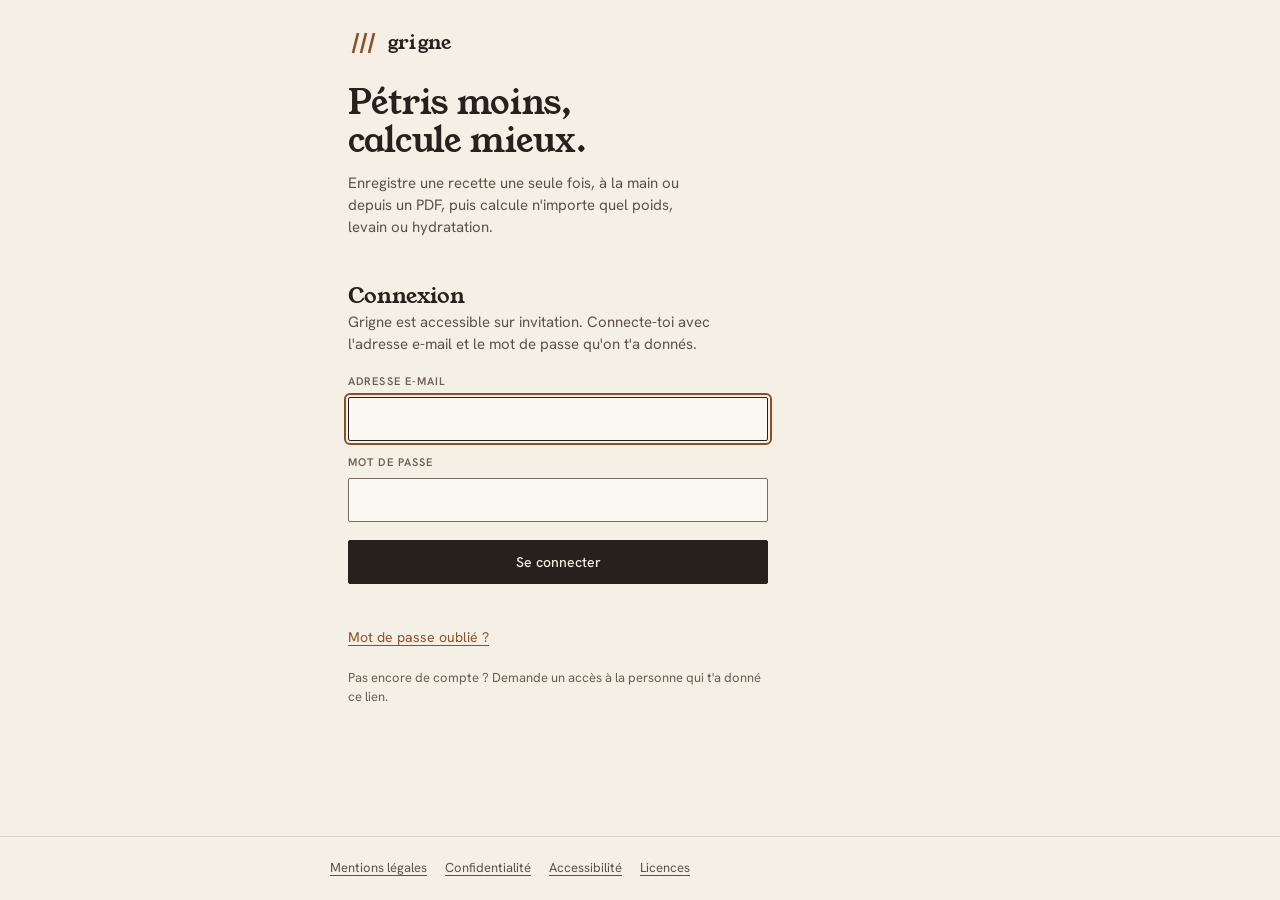
==== index.html @ 52b6719e "Add files via upload" ====
<!DOCTYPE html>
<html lang="fr">
<head>
<meta charset="UTF-8">
<meta name="viewport" content="width=device-width, initial-scale=1">
<meta http-equiv="Content-Security-Policy" content="default-src 'none'; script-src 'self'; style-src 'self'; font-src 'self'; img-src 'self'; connect-src 'self' https://identitytoolkit.googleapis.com https://securetoken.googleapis.com https://firestore.googleapis.com; worker-src 'self'; manifest-src 'self'; base-uri 'none'; form-action 'none'">
<meta name="referrer" content="strict-origin">
<meta name="description" content="Grigne : calculateur de boulangerie et de pâtisserie. Convertis une recette en n'importe quel poids, calcule levain, hydratation, température de base et produit en croix.">
<meta name="theme-color" content="#F5F0E6">
<meta name="apple-mobile-web-app-capable" content="yes">
<meta name="mobile-web-app-capable" content="yes">
<meta name="apple-mobile-web-app-title" content="Grigne">
<link rel="manifest" href="manifest.webmanifest">
<link rel="icon" href="favicon.svg" type="image/svg+xml">
<link rel="icon" href="favicon-32.png" sizes="32x32" type="image/png">
<link rel="apple-touch-icon" href="apple-touch-icon.png">
<title>Grigne — Pétris moins, calcule mieux</title>
<link rel="stylesheet" href="fonts.css">
<link rel="stylesheet" href="base.css">
<link rel="stylesheet" href="app.css">
<script type="module" src="app.js"></script>
</head>
<body>
<a class="skip-link" href="#main">Aller au contenu</a>

<div class="page">
  <header class="site-header">
    <div class="brand">
      <svg width="30" height="24" viewBox="0 0 30 24" aria-hidden="true" focusable="false"><path d="M5 22 L10 2 M13 22 L18 2 M21 22 L26 2" stroke="#8F4F26" stroke-width="2.6" fill="none"/></svg>
      <span>grigne</span>
    </div>
    <h1>Pétris moins, calcule mieux.</h1>
    <p class="sub">Enregistre une recette une seule fois, à la main ou depuis un PDF, puis calcule n'importe quel poids, levain ou hydratation.</p>
    <div class="header-links" id="headerLinks" hidden>
      <button type="button" class="link-btn" id="openGuide">Guide d'utilisation</button>
      <button type="button" class="link-btn" id="openData">Mes données</button>
    </div>
    <div class="account-bar" id="accountBar" hidden>
      <span class="account-email" id="accountEmail"></span>
      <span class="sync-status" id="syncStatus" role="status" aria-live="polite"></span>
      <button type="button" class="link-btn" id="signOutBtn">Se déconnecter</button>
    </div>
  </header>

  <main id="main" tabindex="-1">
    <section class="auth-screen" id="screenLoading" aria-live="polite"><p>Chargement…</p></section>

    <section class="auth-screen" id="screenLogin" aria-labelledby="loginTitle" hidden>
      <h2 id="loginTitle">Connexion</h2>
      <p class="intro">Grigne est accessible sur invitation. Connecte-toi avec l'adresse e-mail et le mot de passe qu'on t'a donnés.</p>
      <form id="loginForm" novalidate>
        <label class="field-label" for="loginEmail">Adresse e-mail</label>
        <input id="loginEmail" type="email" inputmode="email" autocomplete="username" autocapitalize="none" spellcheck="false" required>
        <label class="field-label field-label--gap" for="loginPassword">Mot de passe</label>
        <input id="loginPassword" type="password" autocomplete="current-password" required>
        <button type="submit" class="btn-dark btn-dark--wide btn-dark--gap" id="loginSubmit">Se connecter</button>
      </form>
      <p class="auth-msg" id="loginMsg" role="alert"></p>
      <button type="button" class="link-btn" id="forgotBtn">Mot de passe oublié ?</button>
      <p class="auth-note">Pas encore de compte ? Demande un accès à la personne qui t'a donné ce lien.</p>
    </section>

    <section class="auth-screen" id="screenFatal" aria-labelledby="fatalTitle" hidden>
      <h2 id="fatalTitle">Service indisponible</h2>
      <p class="intro">Impossible de charger le service de connexion. Vérifie ta connexion internet, puis réessaie.</p>
      <button type="button" class="btn-dark" id="retryLoad">Réessayer</button>
    </section>

    <div id="appArea" hidden>
    <div class="tabs" role="tablist" aria-label="Outils">
      <button type="button" role="tab" id="tab-library" class="active" data-tab="library" aria-controls="panel-library" aria-selected="true">Bibliothèque</button>
      <button type="button" role="tab" id="tab-calculator" data-tab="calculator" aria-controls="panel-calculator" aria-selected="false" tabindex="-1">Calculateur</button>
      <button type="button" role="tab" id="tab-tb" data-tab="tb" aria-controls="panel-tb" aria-selected="false" tabindex="-1">Température de base</button>
      <button type="button" role="tab" id="tab-levain" data-tab="levain" aria-controls="panel-levain" aria-selected="false" tabindex="-1">Levain</button>
      <button type="button" role="tab" id="tab-hydra" data-tab="hydra" aria-controls="panel-hydra" aria-selected="false" tabindex="-1">Hydratation</button>
      <button type="button" role="tab" id="tab-croix" data-tab="croix" aria-controls="panel-croix" aria-selected="false" tabindex="-1">Produit en croix</button>
    </div>

    <section class="tabpanel" role="tabpanel" id="panel-library" aria-labelledby="tab-library" tabindex="-1"><h2 class="sr-only">Bibliothèque</h2><div id="rc-library-view"></div></section>
    <section class="tabpanel" role="tabpanel" id="panel-calculator" aria-labelledby="tab-calculator" tabindex="-1" hidden><h2 class="sr-only">Calculateur</h2><div id="rc-calculator-view"></div></section>
    <section class="tabpanel" role="tabpanel" id="panel-tb" aria-labelledby="tab-tb" tabindex="-1" hidden><h2 class="sr-only">Température de base</h2><div id="rc-tb-view"></div></section>
    <section class="tabpanel" role="tabpanel" id="panel-levain" aria-labelledby="tab-levain" tabindex="-1" hidden><h2 class="sr-only">Levain</h2><div id="rc-levain-view"></div></section>
    <section class="tabpanel" role="tabpanel" id="panel-hydra" aria-labelledby="tab-hydra" tabindex="-1" hidden><h2 class="sr-only">Hydratation</h2><div id="rc-hydra-view"></div></section>
    <section class="tabpanel" role="tabpanel" id="panel-croix" aria-labelledby="tab-croix" tabindex="-1" hidden><h2 class="sr-only">Produit en croix</h2><div id="rc-croix-view"></div></section>

    <p class="save-warn" id="rc-save-warn" role="alert" hidden>La sauvegarde a échoué — tes changements ne persisteront peut-être pas.</p>
    </div>
  </main>
</div>

<footer class="site-footer">
  <nav aria-label="Informations légales">
    <a href="mentions-legales.html">Mentions légales</a>
    <a href="confidentialite.html">Confidentialité</a>
    <a href="accessibilite.html">Accessibilité</a>
    <a href="licences.html">Licences</a>
  </nav>
</footer>

<dialog class="sheet-dialog" id="guideDialog" aria-labelledby="guideTitle">
  <div class="sheet-head"><h2 id="guideTitle">Guide d'utilisation</h2><button type="button" class="sheet-close" data-close aria-label="Fermer le guide">×</button></div>
  <div class="sheet-body" tabindex="0">
    <h3>Bibliothèque</h3>
    <p>Enregistre une recette, à la main ou en important un PDF avec texte sélectionnable. Touche une recette pour voir ses ingrédients, avec la colonne « Base 1 kg farine » : la recette ramenée à 1 kg de farine. Tu peux aussi noter la température de base (TB) de la recette : elle s'affiche dans la liste.</p>
    <h3>Calculateur</h3>
    <p>Choisis une recette puis un mode : Poids total (le poids de pâte voulu), Pièces × poids (par exemple 15 bâtards × 350 g) ou Poids de farine (la farine à utiliser, le reste se recalcule). Le coefficient est calculé sur la farine : les ingrédients contenant « farine » sont additionnés. Sans farine dans la recette, il se base sur le poids total. « Enregistrer ce calcul » le garde dans l'historique : touche une ligne pour voir le détail, l'icône corbeille pour la supprimer.</p>
    <h3>Température de base</h3>
    <p>Saisis la température de base, celle du labo et celle de la farine : la température de l'eau à utiliser s'affiche (base − labo − farine).</p>
    <h3>Levain</h3>
    <p>Rafraîchi avec un ratio levain / eau / farine : 1/1/1, 1/2/2, 1/3/3, 1/5/5, 1/10/10 ou personnalisé. « J'ai du levain » : donne ton poids de levain, l'eau et la farine à ajouter sont calculées. « Je veux un poids total » : donne le total voulu, tu obtiens levain, eau et farine.</p>
    <h3>Hydratation</h3>
    <p>Saisis la farine et l'eau utilisées, en kg ou en g : tu obtiens le total et le taux d'hydratation (eau ÷ farine).</p>
    <h3>Produit en croix</h3>
    <p>Universel : si A correspond à B, alors C correspond à ? Résultat = B × C ÷ A.</p>
    <h3>Mon compte et mes données</h3>
    <p>Tes recettes sont rattachées à ton compte : tu les retrouves en te connectant sur un autre appareil. Le message à côté de ton adresse e-mail indique si tout est synchronisé. Tu peux aussi télécharger une sauvegarde, la restaurer, ou tout effacer.</p>
    <div class="note">Ton compte fonctionne sur 3 appareils à la fois : en te connectant sur un quatrième, le plus ancien est déconnecté. Sans internet, tu peux continuer à travailler : tes changements sont envoyés au retour du réseau. Sur iPhone : Safari, Partager, puis « Sur l'écran d'accueil » pour l'avoir comme une appli.</div>
  </div>
</dialog>

<dialog class="sheet-dialog" id="dataDialog" aria-labelledby="dataTitle">
  <div class="sheet-head"><h2 id="dataTitle">Mes données</h2><button type="button" class="sheet-close" data-close aria-label="Fermer">×</button></div>
  <div class="sheet-body" tabindex="0">
    <p>Tes recettes et ton historique sont enregistrés sur cet appareil et dans ton compte (serveurs Google en Europe), pour les retrouver partout où tu te connectes.</p>
    <div class="data-actions">
      <button type="button" class="btn-dark btn-dark--wide" id="exportData">Télécharger une sauvegarde</button>
      <button type="button" class="btn-dark btn-dark--wide" id="importData">Restaurer une sauvegarde</button>
      <button type="button" class="btn-danger" id="wipeData">Tout effacer</button>
    </div>
    <input type="file" id="importFile" accept="application/json,.json" hidden aria-label="Choisir un fichier de sauvegarde">
    <p class="data-status" id="dataStatus" role="status" aria-live="polite"></p>
  </div>
</dialog>
</body>
</html>
---- fonts.css ----
/* Polices hébergées avec le site (licence SIL OFL 1.1, voir LICENSE-*.txt).
   Aucune requête vers un service tiers. */
@font-face {
  font-family: 'Young Serif';
  font-style: normal;
  font-weight: 400;
  font-display: swap;
  src: url('young-serif-latin-400-normal.woff2') format('woff2');
}
@font-face {
  font-family: 'Hanken Grotesk';
  font-style: normal;
  font-weight: 400;
  font-display: swap;
  src: url('hanken-grotesk-latin-400-normal.woff2') format('woff2');
}
@font-face {
  font-family: 'Hanken Grotesk';
  font-style: normal;
  font-weight: 500;
  font-display: swap;
  src: url('hanken-grotesk-latin-500-normal.woff2') format('woff2');
}
@font-face {
  font-family: 'Hanken Grotesk';
  font-style: normal;
  font-weight: 600;
  font-display: swap;
  src: url('hanken-grotesk-latin-600-normal.woff2') format('woff2');
}
---- base.css ----
/* Grigne — base commune (application et pages légales).
   Palette « farine / charbon / croûte » : une seule couleur d'accent, aucun dégradé, aucune ombre. */
:root {
  --cream: #F5F0E6;
  --paper: #FBF8F1;
  --ink: #26211C;
  --muted: #5C5348;
  --muted2: #685E51;
  --faint: #766C5F;
  --accent: #8F4F26;
  --err: #A3301A;
  --ok: #46602C;
  --line: #D9D0BE;
  --line2: #E4DCCB;
  --row-alt: #F0EADD;
  --total-bg: #E9E1D0;
  --serif: 'Young Serif', Georgia, 'Times New Roman', serif;
  --sans: 'Hanken Grotesk', system-ui, -apple-system, 'Segoe UI', sans-serif;
}

*, *::before, *::after { box-sizing: border-box; }
[hidden] { display: none !important; }

html { -webkit-text-size-adjust: 100%; background: var(--cream); }
body {
  margin: 0; background: var(--cream); color: var(--ink);
  font-family: var(--sans); font-variant-numeric: tabular-nums; line-height: 1.45;
  min-height: 100vh; display: flex; flex-direction: column;
}

.page { flex: 1; width: 100%; max-width: 620px; margin: 0 auto; padding: 28px 18px 40px; }

.sr-only {
  position: absolute; width: 1px; height: 1px; padding: 0; margin: -1px;
  overflow: hidden; clip: rect(0, 0, 0, 0); white-space: nowrap; border: 0;
}
.skip-link {
  position: absolute; left: 12px; top: -60px; z-index: 100; background: var(--ink); color: var(--cream);
  padding: 10px 14px; border-radius: 2px; font-size: 14px; text-decoration: none;
}
.skip-link:focus { top: 12px; }

a { color: var(--accent); text-underline-offset: 3px; }
a:focus-visible, button:focus-visible, input:focus-visible, select:focus-visible, textarea:focus-visible,
[role=button]:focus-visible, summary:focus-visible {
  outline: 2px solid var(--accent); outline-offset: 2px;
}

.brand { display: flex; align-items: center; gap: 10px; margin-bottom: 26px; }
.brand svg { display: block; flex-shrink: 0; }
.brand span { font-family: var(--serif); font-size: 20px; letter-spacing: 0.01em; }
.brand a { display: flex; align-items: center; gap: 10px; color: inherit; text-decoration: none; }

.site-footer { border-top: 1px solid var(--line); padding: 18px; font-size: 13px; color: var(--muted2); }
.site-footer nav { max-width: 620px; margin: 0 auto; display: flex; flex-wrap: wrap; gap: 6px 18px; }
.site-footer a { color: var(--muted); display: inline-block; padding: 4px 0; }
.site-footer a:hover { color: var(--ink); }
---- app.css ----
/* Grigne — composants de l'application. */

/* en-tête */
.site-header { margin-bottom: 34px; }
h1 { font-family: var(--serif); font-weight: 400; font-size: 34px; line-height: 1.12; letter-spacing: -0.01em; margin: 0; max-width: 14ch; }
.sub, .intro { font-size: 15px; color: var(--muted); margin: 14px 0 0; max-width: 44ch; }
.intro { margin: 0 0 18px; max-width: none; }
.header-links { display: flex; flex-wrap: wrap; gap: 4px 20px; margin-top: 14px; }
.link-btn { background: none; border: none; padding: 6px 0; font: inherit; font-size: 14px; color: var(--accent); cursor: pointer; text-decoration: underline; text-underline-offset: 3px; text-decoration-thickness: 1px; }

/* onglets : table des matières, un filet par onglet, l'actif en couleur croûte */
.tabs { display: grid; grid-template-columns: repeat(3, 1fr); gap: 6px 18px; margin-bottom: 30px; }
.tabs [role=tab] { display: flex; align-items: flex-start; min-height: 44px; background: none; border: none; border-top: 2px solid var(--line); padding: 9px 0 6px; font: inherit; font-size: 14px; line-height: 1.25; text-align: left; color: var(--muted2); cursor: pointer; }
.tabs [role=tab]:hover { color: var(--ink); border-top-color: var(--faint); }
.tabs [role=tab].active, .tabs [role=tab][aria-selected=true] { color: var(--ink); font-weight: 600; border-top-color: var(--accent); }
.tabpanel:focus { outline: none; }

/* boutons */
.btn-dark { background: var(--ink); color: var(--cream); border: 1px solid var(--ink); border-radius: 2px; padding: 11px 18px; min-height: 44px; font: inherit; font-size: 14px; font-weight: 500; cursor: pointer; display: inline-flex; align-items: center; justify-content: center; gap: 8px; }
.btn-dark:hover { background: #3a332c; }
.btn-dark--wide { width: 100%; }
.btn-link { background: none; border: none; color: var(--accent); font: inherit; font-size: 14px; font-weight: 500; cursor: pointer; display: inline-flex; align-items: center; gap: 6px; padding: 6px 0; min-height: 32px; }
.btn-link:hover { text-decoration: underline; text-underline-offset: 3px; }
.btn-link--top { margin-top: 14px; }
.btn-link--gap { margin-bottom: 8px; }
.btn-link--gap-lg { margin-bottom: 12px; }
.btn-ghost { background: none; border: none; color: var(--muted2); font: inherit; font-size: 14px; cursor: pointer; padding: 10px 8px; min-height: 44px; }
.btn-ghost:hover { color: var(--ink); }
.btn-danger { background: none; border: 1px solid var(--err); color: var(--err); border-radius: 2px; padding: 11px 18px; min-height: 44px; font: inherit; font-size: 14px; font-weight: 500; cursor: pointer; width: 100%; }
.btn-danger:hover { background: #F1E1D5; }
.icon-btn { background: none; border: none; cursor: pointer; color: var(--muted2); padding: 9px; min-width: 36px; min-height: 36px; display: inline-flex; align-items: center; justify-content: center; font: inherit; font-size: 18px; line-height: 1; }
.icon-btn:hover { color: var(--ink); }
.icon-btn.rm:hover, .icon-btn.del-btn:hover { color: var(--err); }

/* champs (16 px : évite le zoom automatique sur iPhone) */
input[type=text], input[type=number], input[type=email], input[type=password], select, textarea { font: inherit; font-size: 16px; color: var(--ink); background: var(--paper); border: 1px solid var(--faint); border-radius: 2px; padding: 9px 11px; min-height: 44px; }
input[type=text]:focus, input[type=number]:focus, input[type=email]:focus, input[type=password]:focus, select:focus, textarea:focus { border-color: var(--ink); }
input::placeholder, textarea::placeholder { color: var(--faint); opacity: 1; }
input[type=text], input[type=number], input[type=email], input[type=password], select { min-width: 0; max-width: 100%; }
.auth-screen input { width: 100%; }
textarea { width: 100%; resize: vertical; min-height: 0; }
.save-calc-row { display: flex; gap: 8px; margin-top: 16px; }
.save-calc-row input { flex: 1; }
.save-calc-row .btn-dark { flex-shrink: 0; }
.field-label, .section-title { display: block; font-size: 11px; font-weight: 600; letter-spacing: 0.1em; text-transform: uppercase; color: var(--muted2); margin: 0 0 7px; }
.section-title { margin-bottom: 10px; }

/* bibliothèque */
.empty { border: 1px solid var(--line); border-radius: 2px; padding: 44px 22px; text-align: center; }
.empty p { font-size: 15px; color: var(--muted); margin: 0 0 18px; }
.recipe-row { border-bottom: 1px solid var(--line); padding: 14px 0; }
.recipe-row--stack { display: flex; flex-direction: column; align-items: stretch; cursor: pointer; }
.recipe-head { display: flex; justify-content: space-between; align-items: flex-start; gap: 8px; }
.recipe-info { min-width: 0; }
.recipe-row h3, .recipe-row h4 { margin: 0; font-weight: 400; }
.recipe-row h3 { font-family: var(--serif); font-size: 18px; }
.row-toggle { background: none; border: none; padding: 4px 0; min-height: 32px; margin: 0; font: inherit; color: inherit; text-align: left; cursor: pointer; }
.row-toggle--small { font-family: var(--serif); font-size: 14.5px; }
.recipe-row .meta { font-size: 13px; color: var(--muted2); margin-top: 3px; }
.row-actions { display: flex; gap: 0; flex-shrink: 0; margin: -6px -6px 0 0; }
.card { border: 1px solid var(--ink); border-radius: 2px; padding: 20px; background: transparent; }
.card--spaced { margin-bottom: 14px; }
.name-input { width: 100%; font-family: var(--serif); font-size: 20px; font-weight: 400; background: transparent !important; border: none !important; border-bottom: 1px solid var(--faint) !important; border-radius: 0 !important; padding: 0 0 10px !important; margin-bottom: 16px; min-height: 0 !important; }
.name-input:focus { border-bottom-color: var(--ink) !important; }
.name-input[aria-invalid=true] { border-bottom-color: var(--err) !important; }
.dropzone { position: relative; display: block; border: 1px dashed var(--faint); border-radius: 2px; padding: 20px; text-align: center; margin-bottom: 14px; cursor: pointer; }
.dropzone:focus-within { outline: 2px solid var(--accent); outline-offset: 2px; }
.dz-input { position: absolute; inset: 0; width: 100%; height: 100%; opacity: 0; cursor: pointer; font-size: 0; }
.dz-input:focus-visible { outline: none; }
.dropzone.drag { border-color: var(--accent); background: var(--row-alt); }
.dropzone .dz-title { display: block; margin: 0; font-size: 14px; color: var(--muted); }
.dropzone .hint { display: block; font-size: 12px; color: var(--muted2); margin-top: 5px; }
.dropzone-status { font-size: 13px; margin-bottom: 14px; padding: 9px 12px; border-radius: 2px; border-left: 3px solid; }
.dropzone-status.ok { background: #E8EBD8; color: var(--ok); border-color: var(--ok); }
.dropzone-status.warn { background: #F1E1D5; color: var(--err); border-color: var(--err); }
.paste-actions { display: flex; gap: 12px; margin: 8px 0 14px; }
.ing-row { display: flex; gap: 8px; align-items: center; margin-bottom: 8px; }
.ing-row input[type=text] { flex: 1; min-width: 0; }
.ing-row input[type=number] { width: 84px; }
.ing-row select { padding: 9px 6px; }
.tb-row { display: flex; align-items: center; flex-wrap: wrap; gap: 8px 12px; margin: 4px 0 18px; }
.tb-row label { font-size: 14px; color: var(--muted); }
.tb-row .tb-input { width: 88px; }
.tb-hint { font-size: 13px; color: var(--muted2); }
.card-actions { display: flex; align-items: center; gap: 14px; padding-top: 16px; margin-top: 8px; border-top: 1px solid var(--line); }
.save-error { color: var(--err); font-size: 13px; margin: 8px 0 0; }

/* lignes de détail (recettes, historique) */
.ing-display, .calc-detail { margin-top: 10px; }
.line { display: flex; justify-content: space-between; gap: 12px; padding: 5px 0; border-top: 1px solid var(--line2); font-size: 13px; }
.line--head { border-top: none; padding: 0 0 6px; font-size: 11px; text-transform: uppercase; letter-spacing: 0.4px; color: var(--muted2); }
.line--total { border-top: none; padding: 8px 0 0; font-weight: 700; }
.cols { display: flex; gap: 18px; }
.col { width: 64px; text-align: right; }
.col--strong, .strong { font-weight: 600; }
.notes-display { font-size: 13px; color: var(--muted); white-space: pre-line; background: var(--row-alt); border-radius: 2px; padding: 10px 12px; margin-top: 10px; }
.notes-display--calc { margin: -4px 0 18px; }

/* calculateurs */
.recipe-select { width: 100%; margin-bottom: 20px; }
.recipe-select--tight { margin-bottom: 14px; }
.mode-row { display: flex; flex-wrap: wrap; gap: 8px 22px; margin-bottom: 20px; }
.mode-row label { display: flex; align-items: center; gap: 8px; font-size: 14px; cursor: pointer; min-height: 32px; }
.mode-row input { accent-color: var(--accent); width: 18px; height: 18px; margin: 0; }
.mode-row label.disabled { opacity: 0.6; cursor: not-allowed; }
.qty-row { display: flex; gap: 8px; margin-bottom: 20px; align-items: center; }
.qty-row input { flex: 1; min-width: 0; }
.qty-row--spaced { margin-bottom: 16px; }
.qty-row--spaced-lg { margin-bottom: 24px; }
.qty-row--spaced-sm { margin-bottom: 8px; }
.pieces-wrap { margin-bottom: 14px; }
.grow-13 { flex: 1.3 !important; }
.grow-06 { flex: 0.6 !important; }
.grow-08 { flex: 0.8 !important; }
.times { color: var(--muted2); font-size: 14px; }
.times--label { min-width: 104px; }
.cross-arrow { font-size: 13px; color: var(--muted2); margin: 0 0 10px; }
.ref-line { display: flex; align-items: center; gap: 8px; font-size: 13px; color: var(--muted2); margin-bottom: 12px; }
.ref-line--tight { margin-top: -6px; }
.ref-line--bottom { margin-bottom: 8px; }
.result-table { border: 1px solid var(--ink); border-radius: 2px; overflow: hidden; }
.result-row { display: flex; justify-content: space-between; gap: 16px; padding: 11px 14px; font-size: 15px; border-top: 1px solid var(--line2); }
.result-row:first-child { border-top: none; }
.result-row.alt { background: var(--row-alt); }
.result-row .amt { font-weight: 600; text-align: right; white-space: nowrap; }
.result-total { display: flex; justify-content: space-between; gap: 16px; padding: 12px 14px; font-size: 14px; border-top: 1px solid var(--ink); background: var(--total-bg); }
.result-table > .result-total:first-child { border-top: none; }
.result-total .amt { font-family: var(--serif); font-size: 17px; text-align: right; white-space: nowrap; }
.history-wrap { margin-top: 32px; }
.save-warn { margin-top: 24px; font-size: 13px; color: var(--err); }

/* boîtes de dialogue */
dialog.sheet-dialog { padding: 0; border: none; border-top: 3px solid var(--accent); background: var(--cream); color: var(--ink); width: 100%; max-width: 580px; max-height: 88vh; margin: auto auto 0; font-family: var(--sans); }
dialog.sheet-dialog[open] { display: flex; flex-direction: column; }
dialog.sheet-dialog::backdrop { background: rgba(38, 33, 28, 0.55); }
.sheet-head { display: flex; align-items: center; justify-content: space-between; padding: 14px 12px 12px 20px; border-bottom: 1px solid var(--line); flex-shrink: 0; }
.sheet-head h2 { font-family: var(--serif); font-weight: 400; font-size: 22px; margin: 0; }
.sheet-close { background: none; border: none; color: var(--muted2); font-size: 28px; line-height: 1; cursor: pointer; padding: 4px 12px; min-width: 44px; min-height: 44px; }
.sheet-body { overflow-y: auto; padding: 18px 20px 36px; font-size: 15px; line-height: 1.55; }
.sheet-body h3 { font-size: 11px; font-weight: 600; letter-spacing: 0.1em; text-transform: uppercase; color: var(--accent); margin: 22px 0 6px; }
.sheet-body h3:first-child { margin-top: 0; }
.sheet-body p { margin: 0; }
.sheet-body .note { margin-top: 26px; padding: 12px 14px; background: var(--total-bg); border-left: 3px solid var(--accent); font-size: 14px; color: var(--muted); }
.data-actions { display: grid; gap: 10px; margin-top: 16px; }
.data-status { min-height: 1.5em; margin-top: 14px; font-size: 14px; color: var(--ok); }

@media (prefers-reduced-motion: reduce) {
  * { scroll-behavior: auto !important; transition: none !important; animation: none !important; }
}

/* compte et connexion */
.account-bar { display: flex; flex-wrap: wrap; align-items: center; gap: 2px 16px; margin-top: 14px; font-size: 14px; color: var(--muted); }
.account-email { overflow-wrap: anywhere; }
.sync-status { color: var(--muted2); }
.sync-status[data-state="error"], .sync-status[data-state="toolarge"] { color: var(--err); }
.auth-screen { max-width: 420px; padding-top: 8px; }
.auth-screen h2 { font-family: var(--serif); font-weight: 400; font-size: 22px; margin: 0; }
.auth-screen form { margin-top: 18px; }
.field-label--gap { margin-top: 14px; }
.btn-dark--gap { margin-top: 18px; }
.auth-msg { min-height: 1.5em; margin: 12px 0 4px; font-size: 14px; color: var(--err); }
.auth-msg[data-kind="ok"] { color: var(--ok); }
.auth-note { margin: 16px 0 0; font-size: 13px; color: var(--muted2); }
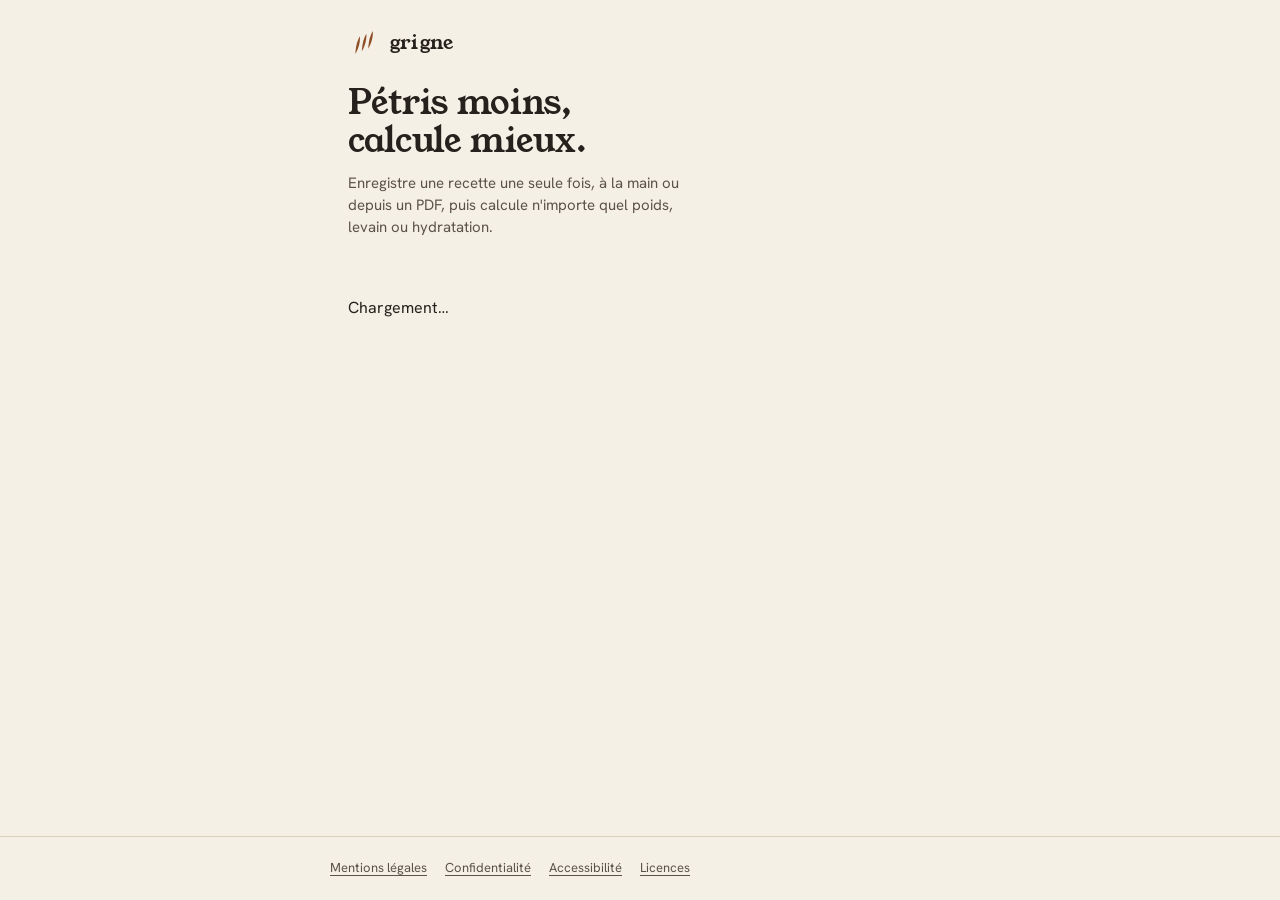
==== commit cc466e48: "Nouveau logo : les trois grignes dans l'en-tête, le favicon et les icônes Co-Authored-By: Claude Opu" ====
--- a/index.html
+++ b/index.html
@@ -26,7 +26,7 @@
 <div class="page">
   <header class="site-header">
     <div class="brand">
-      <svg width="30" height="24" viewBox="0 0 30 24" aria-hidden="true" focusable="false"><path d="M5 22 L10 2 M13 22 L18 2 M21 22 L26 2" stroke="#8F4F26" stroke-width="2.6" fill="none"/></svg>
+      <svg width="32" height="27" viewBox="-54 -46 108 92" aria-hidden="true" focusable="false"><g fill="#8F4F26"><path d="M -0.6 -31 C 3.6 -19, 5.4 -8, 4.9 3.5 C 4.5 13, 3.2 23, 1.3 31 C -0.7 23, -2.6 13, -3.3 3.5 C -4.1 -8, -3.5 -19, -0.6 -31 Z" transform="translate(-22 9) rotate(16)"/><path d="M -0.6 -31 C 3.6 -19, 5.4 -8, 4.9 3.5 C 4.5 13, 3.2 23, 1.3 31 C -0.7 23, -2.6 13, -3.3 3.5 C -4.1 -8, -3.5 -19, -0.6 -31 Z" transform="translate(0 0) rotate(16)"/><path d="M -0.6 -31 C 3.6 -19, 5.4 -8, 4.9 3.5 C 4.5 13, 3.2 23, 1.3 31 C -0.7 23, -2.6 13, -3.3 3.5 C -4.1 -8, -3.5 -19, -0.6 -31 Z" transform="translate(22 -9) rotate(16)"/></g></svg>
       <span>grigne</span>
     </div>
     <h1>Pétris moins, calcule mieux.</h1>
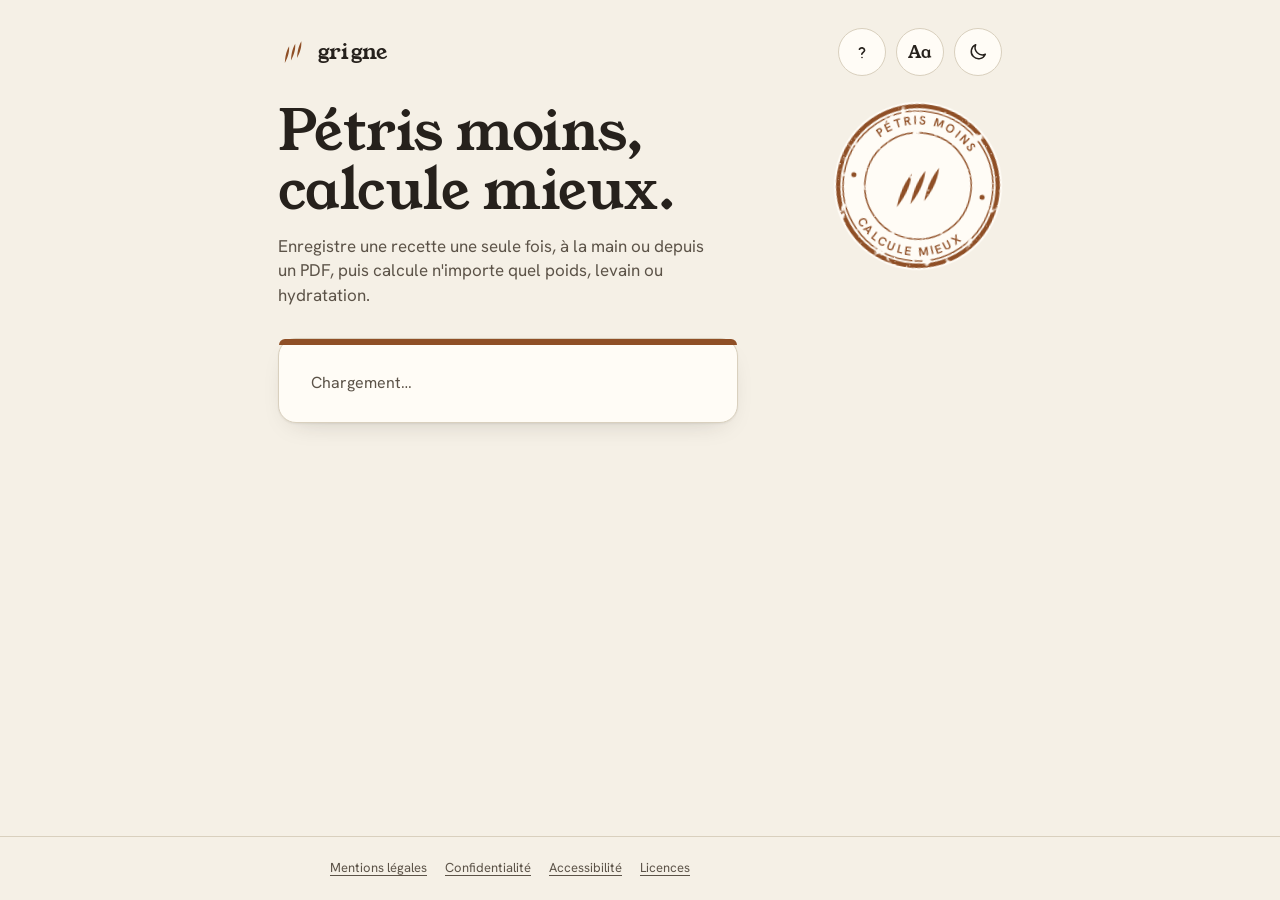
==== commit ff141823: "Refonte visuelle" ====
--- a/index.html
+++ b/index.html
@@ -7,6 +7,7 @@
 <meta name="referrer" content="strict-origin">
 <meta name="description" content="Grigne : calculateur de boulangerie et de pâtisserie. Convertis une recette en n'importe quel poids, calcule levain, hydratation, température de base et produit en croix.">
 <meta name="theme-color" content="#F5F0E6">
+<meta name="color-scheme" content="light dark">
 <meta name="apple-mobile-web-app-capable" content="yes">
 <meta name="mobile-web-app-capable" content="yes">
 <meta name="apple-mobile-web-app-title" content="Grigne">
@@ -18,6 +19,7 @@
 <link rel="stylesheet" href="fonts.css">
 <link rel="stylesheet" href="base.css">
 <link rel="stylesheet" href="app.css">
+<script src="theme.js"></script>
 <script type="module" src="app.js"></script>
 </head>
 <body>
@@ -25,20 +27,44 @@
 
 <div class="page">
   <header class="site-header">
-    <div class="brand">
-      <svg width="32" height="27" viewBox="-54 -46 108 92" aria-hidden="true" focusable="false"><g fill="#8F4F26"><path d="M -0.6 -31 C 3.6 -19, 5.4 -8, 4.9 3.5 C 4.5 13, 3.2 23, 1.3 31 C -0.7 23, -2.6 13, -3.3 3.5 C -4.1 -8, -3.5 -19, -0.6 -31 Z" transform="translate(-22 9) rotate(16)"/><path d="M -0.6 -31 C 3.6 -19, 5.4 -8, 4.9 3.5 C 4.5 13, 3.2 23, 1.3 31 C -0.7 23, -2.6 13, -3.3 3.5 C -4.1 -8, -3.5 -19, -0.6 -31 Z" transform="translate(0 0) rotate(16)"/><path d="M -0.6 -31 C 3.6 -19, 5.4 -8, 4.9 3.5 C 4.5 13, 3.2 23, 1.3 31 C -0.7 23, -2.6 13, -3.3 3.5 C -4.1 -8, -3.5 -19, -0.6 -31 Z" transform="translate(22 -9) rotate(16)"/></g></svg>
-      <span>grigne</span>
-    </div>
-    <h1>Pétris moins, calcule mieux.</h1>
-    <p class="sub">Enregistre une recette une seule fois, à la main ou depuis un PDF, puis calcule n'importe quel poids, levain ou hydratation.</p>
-    <div class="header-links" id="headerLinks" hidden>
-      <button type="button" class="link-btn" id="openGuide">Guide d'utilisation</button>
-      <button type="button" class="link-btn" id="openData">Mes données</button>
-    </div>
-    <div class="account-bar" id="accountBar" hidden>
-      <span class="account-email" id="accountEmail"></span>
-      <span class="sync-status" id="syncStatus" role="status" aria-live="polite"></span>
-      <button type="button" class="link-btn" id="signOutBtn">Se déconnecter</button>
+    <div class="topbar">
+      <div class="brand">
+        <svg width="30" height="26" viewBox="-54 -46 108 92" aria-hidden="true" focusable="false"><g fill="currentColor"><path d="M -0.6 -31 C 3.6 -19, 5.4 -8, 4.9 3.5 C 4.5 13, 3.2 23, 1.3 31 C -0.7 23, -2.6 13, -3.3 3.5 C -4.1 -8, -3.5 -19, -0.6 -31 Z" transform="translate(-22 9) rotate(16)"/><path d="M -0.6 -31 C 3.6 -19, 5.4 -8, 4.9 3.5 C 4.5 13, 3.2 23, 1.3 31 C -0.7 23, -2.6 13, -3.3 3.5 C -4.1 -8, -3.5 -19, -0.6 -31 Z" transform="translate(0 0) rotate(16)"/><path d="M -0.6 -31 C 3.6 -19, 5.4 -8, 4.9 3.5 C 4.5 13, 3.2 23, 1.3 31 C -0.7 23, -2.6 13, -3.3 3.5 C -4.1 -8, -3.5 -19, -0.6 -31 Z" transform="translate(22 -9) rotate(16)"/></g></svg>
+        <span>grigne</span>
+      </div>
+      <div class="topbar-end">
+        <span class="sync-status" id="syncStatus" role="status" aria-live="polite"></span>
+        <button type="button" class="theme-btn help-btn" id="openGuide" aria-label="Guide d'utilisation">
+          <svg width="22" height="22" viewBox="0 0 24 24" fill="none" stroke="currentColor" stroke-width="1.8" stroke-linecap="round" stroke-linejoin="round" aria-hidden="true" focusable="false"><path d="M9.2 9a3 3 0 0 1 5.6 1c0 2-3 2.6-3 4.5"/><path d="M12 18h.01"/></svg>
+        </button>
+        <button type="button" class="theme-btn read-btn" id="readToggle" aria-pressed="false" aria-label="Lecture facile"><span aria-hidden="true">Aa</span></button>
+        <button type="button" class="theme-btn" id="themeToggle" aria-pressed="false" aria-label="Mode sombre">
+          <svg class="ic-moon" width="22" height="22" viewBox="0 0 24 24" fill="none" stroke="currentColor" stroke-width="1.6" stroke-linecap="round" stroke-linejoin="round" aria-hidden="true" focusable="false"><path d="M20 14.5A8 8 0 0 1 9.5 4 8 8 0 1 0 20 14.5z"/></svg>
+          <svg class="ic-sun" width="22" height="22" viewBox="0 0 24 24" fill="none" stroke="currentColor" stroke-width="1.6" stroke-linecap="round" aria-hidden="true" focusable="false"><circle cx="12" cy="12" r="4"/><path d="M12 2.5v2M12 19.5v2M2.5 12h2M19.5 12h2M5.3 5.3l1.4 1.4M17.3 17.3l1.4 1.4M5.3 18.7l1.4-1.4M17.3 6.7l1.4-1.4"/></svg>
+        </button>
+      </div>
+    </div>
+    <div class="hero">
+      <div class="tampon tampon--hero" aria-hidden="true">
+        <span class="tampon-fond"></span>
+        <svg class="tampon-anneaux" viewBox="0 0 120 120" focusable="false">
+          <circle class="anneau anneau--fort" cx="60" cy="60" r="57"/>
+          <circle class="anneau" cx="60" cy="60" r="53.5"/>
+          <circle class="anneau" cx="60" cy="60" r="38"/>
+          <circle class="etoile" cx="13.5" cy="60" r="1.8"/><circle class="etoile" cx="106.5" cy="60" r="1.8"/>
+        </svg>
+        <svg class="tampon-texte" viewBox="0 0 120 120" focusable="false">
+          <defs>
+            <path id="heroHaut" d="M16 60a44 44 0 0 1 88 0"/>
+            <path id="heroBas" d="M10 60a50 50 0 0 0 100 0"/>
+          </defs>
+          <text><textPath href="#heroHaut" startOffset="50%" text-anchor="middle">PÉTRIS MOINS</textPath></text>
+          <text><textPath href="#heroBas" startOffset="50%" text-anchor="middle">CALCULE MIEUX</textPath></text>
+          <g class="etoile" transform="translate(60 61) scale(.42)"><path d="M -0.6 -31 C 3.6 -19, 5.4 -8, 4.9 3.5 C 4.5 13, 3.2 23, 1.3 31 C -0.7 23, -2.6 13, -3.3 3.5 C -4.1 -8, -3.5 -19, -0.6 -31 Z" transform="translate(-22 9) rotate(16)"/><path d="M -0.6 -31 C 3.6 -19, 5.4 -8, 4.9 3.5 C 4.5 13, 3.2 23, 1.3 31 C -0.7 23, -2.6 13, -3.3 3.5 C -4.1 -8, -3.5 -19, -0.6 -31 Z" transform="translate(0 0) rotate(16)"/><path d="M -0.6 -31 C 3.6 -19, 5.4 -8, 4.9 3.5 C 4.5 13, 3.2 23, 1.3 31 C -0.7 23, -2.6 13, -3.3 3.5 C -4.1 -8, -3.5 -19, -0.6 -31 Z" transform="translate(22 -9) rotate(16)"/></g>
+        </svg>
+      </div>
+      <h1>Pétris moins, calcule mieux.</h1>
+      <p class="sub">Enregistre une recette une seule fois, à la main ou depuis un PDF, puis calcule n'importe quel poids, levain ou hydratation.</p>
     </div>
   </header>
 
@@ -57,7 +83,7 @@
       </form>
       <p class="auth-msg" id="loginMsg" role="alert"></p>
       <button type="button" class="link-btn" id="forgotBtn">Mot de passe oublié ?</button>
-      <p class="auth-note">Pas encore de compte ? Demande un accès à la personne qui t'a donné ce lien.</p>
+      <p class="auth-note">Pas encore de compte ? Demande un accès à la personne qui t'a donné ce lien. Un souci pour te connecter ? <button type="button" class="link-btn" data-open-contact>Écris-nous</button></p>
     </section>
 
     <section class="auth-screen" id="screenFatal" aria-labelledby="fatalTitle" hidden>
@@ -68,24 +94,35 @@
 
     <div id="appArea" hidden>
     <div class="tabs" role="tablist" aria-label="Outils">
-      <button type="button" role="tab" id="tab-library" class="active" data-tab="library" aria-controls="panel-library" aria-selected="true">Bibliothèque</button>
-      <button type="button" role="tab" id="tab-calculator" data-tab="calculator" aria-controls="panel-calculator" aria-selected="false" tabindex="-1">Calculateur</button>
-      <button type="button" role="tab" id="tab-tb" data-tab="tb" aria-controls="panel-tb" aria-selected="false" tabindex="-1">Température de base</button>
-      <button type="button" role="tab" id="tab-levain" data-tab="levain" aria-controls="panel-levain" aria-selected="false" tabindex="-1">Levain</button>
-      <button type="button" role="tab" id="tab-hydra" data-tab="hydra" aria-controls="panel-hydra" aria-selected="false" tabindex="-1">Hydratation</button>
-      <button type="button" role="tab" id="tab-croix" data-tab="croix" aria-controls="panel-croix" aria-selected="false" tabindex="-1">Produit en croix</button>
-    </div>
-
-    <section class="tabpanel" role="tabpanel" id="panel-library" aria-labelledby="tab-library" tabindex="-1"><h2 class="sr-only">Bibliothèque</h2><div id="rc-library-view"></div></section>
-    <section class="tabpanel" role="tabpanel" id="panel-calculator" aria-labelledby="tab-calculator" tabindex="-1" hidden><h2 class="sr-only">Calculateur</h2><div id="rc-calculator-view"></div></section>
-    <section class="tabpanel" role="tabpanel" id="panel-tb" aria-labelledby="tab-tb" tabindex="-1" hidden><h2 class="sr-only">Température de base</h2><div id="rc-tb-view"></div></section>
-    <section class="tabpanel" role="tabpanel" id="panel-levain" aria-labelledby="tab-levain" tabindex="-1" hidden><h2 class="sr-only">Levain</h2><div id="rc-levain-view"></div></section>
-    <section class="tabpanel" role="tabpanel" id="panel-hydra" aria-labelledby="tab-hydra" tabindex="-1" hidden><h2 class="sr-only">Hydratation</h2><div id="rc-hydra-view"></div></section>
-    <section class="tabpanel" role="tabpanel" id="panel-croix" aria-labelledby="tab-croix" tabindex="-1" hidden><h2 class="sr-only">Produit en croix</h2><div id="rc-croix-view"></div></section>
+      <button type="button" role="tab" id="tab-library" class="active" data-tab="library" aria-controls="panel-library" aria-selected="true"><svg width="24" height="24" viewBox="0 0 24 24" fill="none" stroke="currentColor" stroke-width="1.6" stroke-linecap="round" stroke-linejoin="round" aria-hidden="true" focusable="false"><path d="M4 4.5A1.5 1.5 0 0 1 5.5 3H19v15H5.5A1.5 1.5 0 0 0 4 19.5z"/><path d="M4 19.5A1.5 1.5 0 0 0 5.5 21H19v-3"/><path d="M8 7h7M8 10.5h5"/></svg><span class="tab-long" id="tablbl-library">Bibliothèque</span><span class="tab-short" aria-hidden="true">Recettes</span></button>
+      <button type="button" role="tab" id="tab-calculator" data-tab="calculator" aria-controls="panel-calculator" aria-selected="false" tabindex="-1"><svg width="24" height="24" viewBox="0 0 24 24" fill="none" stroke="currentColor" stroke-width="1.6" stroke-linecap="round" stroke-linejoin="round" aria-hidden="true" focusable="false"><path d="M4 21h16l-1.4-9.2A2 2 0 0 0 16.6 10H7.4a2 2 0 0 0-2 1.8z"/><circle cx="12" cy="15.5" r="2.6"/><path d="M12 15.5l1.2-1.2"/><path d="M7 10V8.5A1.5 1.5 0 0 1 8.5 7h7A1.5 1.5 0 0 1 17 8.5V10M9 4h6"/></svg><span class="tab-long" id="tablbl-calculator">Calculateur</span><span class="tab-short" aria-hidden="true">Calcul</span></button>
+      <button type="button" role="tab" id="tab-tb" data-tab="tb" aria-controls="panel-tb" aria-selected="false" tabindex="-1"><svg width="24" height="24" viewBox="0 0 24 24" fill="none" stroke="currentColor" stroke-width="1.6" stroke-linecap="round" stroke-linejoin="round" aria-hidden="true" focusable="false"><path d="M10 13.6V5a2 2 0 1 1 4 0v8.6a4 4 0 1 1-4 0z"/><path d="M12 9v7"/><path d="M17 5h2M17 8.5h2"/></svg><span class="tab-long" id="tablbl-tb">Température de base</span><span class="tab-short" aria-hidden="true">Temp.</span></button>
+      <button type="button" role="tab" id="tab-levain" data-tab="levain" aria-controls="panel-levain" aria-selected="false" tabindex="-1"><svg width="24" height="24" viewBox="0 0 24 24" fill="none" stroke="currentColor" stroke-width="1.6" stroke-linecap="round" stroke-linejoin="round" aria-hidden="true" focusable="false"><path d="M7 3h10M8 3v2.2c-1.8.9-3 2.6-3 4.8V19a2 2 0 0 0 2 2h10a2 2 0 0 0 2-2v-9c0-2.2-1.2-3.9-3-4.8V3"/><path d="M5 13c2.2-1 4.6 1 7 0s4.8-1 7 0"/><circle cx="9.5" cy="17" r="1"/><circle cx="14" cy="16" r="1.4"/></svg><span class="tab-long" id="tablbl-levain">Levain</span><span class="tab-short" aria-hidden="true">Levain</span></button>
+      <button type="button" role="tab" id="tab-hydra" data-tab="hydra" aria-controls="panel-hydra" aria-selected="false" tabindex="-1"><svg width="24" height="24" viewBox="0 0 24 24" fill="none" stroke="currentColor" stroke-width="1.6" stroke-linecap="round" stroke-linejoin="round" aria-hidden="true" focusable="false"><path d="M12 3s6 6.6 6 11a6 6 0 0 1-12 0c0-4.4 6-11 6-11z"/><path d="M9.2 14.6a2.9 2.9 0 0 0 2.6 2.6"/></svg><span class="tab-long" id="tablbl-hydra">Hydratation</span><span class="tab-short" aria-hidden="true">Hydra.</span></button>
+      <button type="button" role="tab" id="tab-croix" data-tab="croix" aria-controls="panel-croix" aria-selected="false" tabindex="-1"><svg width="24" height="24" viewBox="0 0 24 24" fill="none" stroke="currentColor" stroke-width="1.6" stroke-linecap="round" stroke-linejoin="round" aria-hidden="true" focusable="false"><path d="M4 7h13l-3-3M20 17H7l3 3"/></svg><span class="tab-long" id="tablbl-croix">Produit en croix</span><span class="tab-short" aria-hidden="true">Croix</span></button>
+    </div>
+
+    <section class="tabpanel" role="tabpanel" id="panel-library" aria-labelledby="tablbl-library" tabindex="-1"><h2 class="screen-title">Bibliothèque</h2><div id="rc-library-view"></div></section>
+    <section class="tabpanel" role="tabpanel" id="panel-calculator" aria-labelledby="tablbl-calculator" tabindex="-1" hidden><h2 class="sr-only">Calculateur</h2><div id="rc-calculator-view"></div></section>
+    <section class="tabpanel" role="tabpanel" id="panel-tb" aria-labelledby="tablbl-tb" tabindex="-1" hidden><h2 class="screen-title">Température de base</h2><div id="rc-tb-view"></div></section>
+    <section class="tabpanel" role="tabpanel" id="panel-levain" aria-labelledby="tablbl-levain" tabindex="-1" hidden><h2 class="screen-title">Levain</h2><div id="rc-levain-view"></div></section>
+    <section class="tabpanel" role="tabpanel" id="panel-hydra" aria-labelledby="tablbl-hydra" tabindex="-1" hidden><h2 class="screen-title">Hydratation</h2><div id="rc-hydra-view"></div></section>
+    <section class="tabpanel" role="tabpanel" id="panel-croix" aria-labelledby="tablbl-croix" tabindex="-1" hidden><h2 class="screen-title">Produit en croix</h2><div id="rc-croix-view"></div></section>
 
     <p class="save-warn" id="rc-save-warn" role="alert" hidden>La sauvegarde a échoué — tes changements ne persisteront peut-être pas.</p>
     </div>
   </main>
+
+  <section class="account-zone" aria-label="Mon compte">
+    <div class="account-bar" id="accountBar" hidden>
+      <span class="account-email" id="accountEmail"></span>
+      <button type="button" class="link-btn" id="signOutBtn">Se déconnecter</button>
+    </div>
+    <div class="header-links" id="headerLinks" hidden>
+      <button type="button" class="link-btn" id="openData">Mes données</button>
+      <button type="button" class="link-btn" data-open-contact>Nous écrire</button>
+    </div>
+  </section>
 </div>
 
 <footer class="site-footer">
@@ -97,24 +134,104 @@
   </nav>
 </footer>
 
-<dialog class="sheet-dialog" id="guideDialog" aria-labelledby="guideTitle">
+<dialog class="sheet-dialog guide" id="guideDialog" aria-labelledby="guideTitle">
   <div class="sheet-head"><h2 id="guideTitle">Guide d'utilisation</h2><button type="button" class="sheet-close" data-close aria-label="Fermer le guide">×</button></div>
   <div class="sheet-body" tabindex="0">
-    <h3>Bibliothèque</h3>
-    <p>Enregistre une recette, à la main ou en important un PDF avec texte sélectionnable. Touche une recette pour voir ses ingrédients, avec la colonne « Base 1 kg farine » : la recette ramenée à 1 kg de farine. Tu peux aussi noter la température de base (TB) de la recette : elle s'affiche dans la liste.</p>
-    <h3>Calculateur</h3>
-    <p>Choisis une recette puis un mode : Poids total (le poids de pâte voulu), Pièces × poids (par exemple 15 bâtards × 350 g) ou Poids de farine (la farine à utiliser, le reste se recalcule). Le coefficient est calculé sur la farine : les ingrédients contenant « farine » sont additionnés. Sans farine dans la recette, il se base sur le poids total. « Enregistrer ce calcul » le garde dans l'historique : touche une ligne pour voir le détail, l'icône corbeille pour la supprimer.</p>
-    <h3>Température de base</h3>
-    <p>Saisis la température de base, celle du labo et celle de la farine : la température de l'eau à utiliser s'affiche (base − labo − farine).</p>
-    <h3>Levain</h3>
-    <p>Rafraîchi avec un ratio levain / eau / farine : 1/1/1, 1/2/2, 1/3/3, 1/5/5, 1/10/10 ou personnalisé. « J'ai du levain » : donne ton poids de levain, l'eau et la farine à ajouter sont calculées. « Je veux un poids total » : donne le total voulu, tu obtiens levain, eau et farine.</p>
-    <h3>Hydratation</h3>
-    <p>Saisis la farine et l'eau utilisées, en kg ou en g : tu obtiens le total et le taux d'hydratation (eau ÷ farine).</p>
-    <h3>Produit en croix</h3>
-    <p>Universel : si A correspond à B, alors C correspond à ? Résultat = B × C ÷ A.</p>
-    <h3>Mon compte et mes données</h3>
-    <p>Tes recettes sont rattachées à ton compte : tu les retrouves en te connectant sur un autre appareil. Le message à côté de ton adresse e-mail indique si tout est synchronisé. Tu peux aussi télécharger une sauvegarde, la restaurer, ou tout effacer.</p>
-    <div class="note">Ton compte fonctionne sur 3 appareils à la fois : en te connectant sur un quatrième, le plus ancien est déconnecté. Sans internet, tu peux continuer à travailler : tes changements sont envoyés au retour du réseau. Sur iPhone : Safari, Partager, puis « Sur l'écran d'accueil » pour l'avoir comme une appli.</div>
+    <nav class="guide-toc" aria-label="Sommaire du guide">
+      <a href="#g-premier">Premier pas</a><a href="#g-recettes">Recettes</a><a href="#g-calcul">Calcul</a><a href="#g-levain">Levain</a><a href="#g-hydra">Hydratation</a><a href="#g-temp">Température</a><a href="#g-croix">Produit en croix</a><a href="#g-compte">Compte</a>
+    </nav>
+
+    <section class="guide-first" id="g-premier" aria-labelledby="g-premier-t">
+      <h3 id="g-premier-t">Premier pas en 3 minutes</h3>
+      <ol class="guide-steps">
+        <li><strong>Ajoute une recette.</strong> Onglet Recettes, « Ajouter une recette ». Donne-lui un nom, puis une ligne par ingrédient : par exemple « Farine T65 » 1000 g, « Eau » 680 g, « Levain liquide » 200 g, « Sel » 20 g. Touche « Enregistrer ».</li>
+        <li><strong>Calcule-la.</strong> Onglet Calcul, choisis la recette, garde « Poids total » et tape 15 kg. Le tampon affiche le total de pâte, la farine à peser vient en premier, puis le reste.</li>
+        <li><strong>Enregistre le calcul.</strong> Donne-lui un nom (« Fournée de samedi ») et touche « Enregistrer ce calcul ». Il t'attend sous « Calculs enregistrés », sur tous tes appareils.</li>
+      </ol>
+    </section>
+
+    <section class="guide-tool" id="g-recettes" aria-labelledby="g-recettes-t">
+      <h3 id="g-recettes-t"><svg class="guide-ic" width="22" height="22" viewBox="0 0 24 24" fill="none" stroke="currentColor" stroke-width="1.6" stroke-linecap="round" stroke-linejoin="round" aria-hidden="true" focusable="false"><path d="M4 4.5A1.5 1.5 0 0 1 5.5 3H19v15H5.5A1.5 1.5 0 0 0 4 19.5z"/><path d="M4 19.5A1.5 1.5 0 0 0 5.5 21H19v-3"/><path d="M8 7h7M8 10.5h5"/></svg>Recettes</h3>
+      <p>Ta bibliothèque : chaque recette est écrite une seule fois, à la main, en collant un texte ou en important un PDF qui contient du texte sélectionnable. Touche une recette pour voir ses ingrédients avec la colonne « Base 1 kg farine » : la recette ramenée à 1 kg de farine. « Calculer » l'ouvre directement dans le Calcul.</p>
+      <h4>Exemple</h4>
+      <p class="guide-ex">Ton pain de campagne : 1000 g de farine T65, 680 g d'eau, 200 g de levain liquide, 20 g de sel. La fiche indique « Référence 1,9 kg » : c'est le poids de pâte de la recette telle que tu l'as écrite.</p>
+      <h4>Pièges courants</h4>
+      <ul class="guide-traps">
+        <li>Garde le mot « farine » dans le nom de chaque farine (« Farine T65 », « Farine de seigle ») : c'est ce qui sert de base aux calculs. Sans farine, le calcul se fait sur le poids total.</li>
+        <li>Choisis la bonne unité sur chaque ligne : « 1 » en kg, c'est 1000 g.</li>
+        <li>La température de base (TB) est facultative : elle s'affiche sur la fiche pour t'en souvenir.</li>
+      </ul>
+    </section>
+
+    <section class="guide-tool" id="g-calcul" aria-labelledby="g-calcul-t">
+      <h3 id="g-calcul-t"><svg class="guide-ic" width="22" height="22" viewBox="0 0 24 24" fill="none" stroke="currentColor" stroke-width="1.6" stroke-linecap="round" stroke-linejoin="round" aria-hidden="true" focusable="false"><path d="M4 21h16l-1.4-9.2A2 2 0 0 0 16.6 10H7.4a2 2 0 0 0-2 1.8z"/><circle cx="12" cy="15.5" r="2.6"/><path d="M12 15.5l1.2-1.2"/><path d="M7 10V8.5A1.5 1.5 0 0 1 8.5 7h7A1.5 1.5 0 0 1 17 8.5V10M9 4h6"/></svg>Calcul</h3>
+      <p>Il recalcule une recette pour n'importe quelle quantité, de trois façons : le poids total de pâte, des pièces × un poids, ou le poids de farine que tu veux utiliser.</p>
+      <h4>Exemple</h4>
+      <p class="guide-ex">Tu veux 40 baguettes de 350 g avec ton pain de campagne. Mode « Pièces × poids », 40 × 350 : le tampon affiche 14 kg de pâte. À peser : 7,37 kg de farine, 5,01 kg d'eau, 1,47 kg de levain et 147,4 g de sel.</p>
+      <h4>Pièges courants</h4>
+      <ul class="guide-traps">
+        <li>Vérifie l'unité à côté du poids voulu : « 15 » en g, c'est 15 g de pâte, pas 15 kg.</li>
+        <li>En mode pièces, le poids par pièce est toujours en grammes, et c'est le poids de pâte crue, pas celui du pain cuit.</li>
+        <li>Pour finir un sac de farine, prends « Poids de farine » : un sac de 25 kg donne 47,5 kg de pâte avec ce pain.</li>
+        <li>Les boutons − et + ajoutent ou retirent 1 kg (ou 100 g si l'unité est en grammes).</li>
+      </ul>
+    </section>
+
+    <section class="guide-tool" id="g-levain" aria-labelledby="g-levain-t">
+      <h3 id="g-levain-t"><svg class="guide-ic" width="22" height="22" viewBox="0 0 24 24" fill="none" stroke="currentColor" stroke-width="1.6" stroke-linecap="round" stroke-linejoin="round" aria-hidden="true" focusable="false"><path d="M7 3h10M8 3v2.2c-1.8.9-3 2.6-3 4.8V19a2 2 0 0 0 2 2h10a2 2 0 0 0 2-2v-9c0-2.2-1.2-3.9-3-4.8V3"/><path d="M5 13c2.2-1 4.6 1 7 0s4.8-1 7 0"/><circle cx="9.5" cy="17" r="1"/><circle cx="14" cy="16" r="1.4"/></svg>Levain</h3>
+      <p>Il prépare ton rafraîchi. Le ratio se lit levain / eau / farine : 1 / 2 / 2, c'est 1 part de levain pour 2 parts d'eau et 2 parts de farine. Choisis « J'ai du levain » (tu connais ton levain de départ) ou « Je veux un poids total » (tu connais la quantité qu'il te faut).</p>
+      <h4>Exemple</h4>
+      <p class="guide-ex">Il te reste 200 g de chef. En 1 / 1 / 1, ajoute 200 g d'eau et 200 g de farine : 600 g de levain. Il te faut 1 kg de levain pour demain ? En 1 / 2 / 2 : 200 g de chef, 400 g d'eau, 400 g de farine.</p>
+      <h4>Pièges courants</h4>
+      <ul class="guide-traps">
+        <li>Ne confonds pas l'ordre : la première part est toujours le levain, pas la farine.</li>
+        <li>En ratio personnalisé, aucune part ne peut être à 0.</li>
+        <li>Vérifie l'unité : « 1 » en g, c'est 1 g de levain.</li>
+      </ul>
+    </section>
+
+    <section class="guide-tool" id="g-hydra" aria-labelledby="g-hydra-t">
+      <h3 id="g-hydra-t"><svg class="guide-ic" width="22" height="22" viewBox="0 0 24 24" fill="none" stroke="currentColor" stroke-width="1.6" stroke-linecap="round" stroke-linejoin="round" aria-hidden="true" focusable="false"><path d="M12 3s6 6.6 6 11a6 6 0 0 1-12 0c0-4.4 6-11 6-11z"/><path d="M9.2 14.6a2.9 2.9 0 0 0 2.6 2.6"/></svg>Hydratation</h3>
+      <p>Il donne le taux d'hydratation d'une pâte : le poids d'eau divisé par le poids de farine.</p>
+      <h4>Exemple</h4>
+      <p class="guide-ex">10 kg de farine et 6,8 kg d'eau : 68 % d'hydratation, pour 16,8 kg de farine et d'eau en tout.</p>
+      <h4>Pièges courants</h4>
+      <ul class="guide-traps">
+        <li>L'outil ne compte que ce que tu saisis : pour l'hydratation totale, ajoute aussi l'eau et la farine contenues dans ton levain.</li>
+        <li>Chaque champ a sa propre unité : 10 kg de farine et 6800 g d'eau, ça marche aussi.</li>
+      </ul>
+    </section>
+
+    <section class="guide-tool" id="g-temp" aria-labelledby="g-temp-t">
+      <h3 id="g-temp-t"><svg class="guide-ic" width="22" height="22" viewBox="0 0 24 24" fill="none" stroke="currentColor" stroke-width="1.6" stroke-linecap="round" stroke-linejoin="round" aria-hidden="true" focusable="false"><path d="M10 13.6V5a2 2 0 1 1 4 0v8.6a4 4 0 1 1-4 0z"/><path d="M12 9v7"/><path d="M17 5h2M17 8.5h2"/></svg>Température de base</h3>
+      <p>Il donne la température de l'eau de coulage pour sortir une pâte à la bonne température : base − labo − farine.</p>
+      <h4>Exemple</h4>
+      <p class="guide-ex">TB de 56 °C, labo à 24 °C, farine à 21 °C : coule ton eau à 11 °C.</p>
+      <h4>Pièges courants</h4>
+      <ul class="guide-traps">
+        <li>Mesure la farine elle-même, pas l'air du labo : un sac rangé près du four est plus chaud.</li>
+        <li>L'outil fait base − labo − farine : garde une TB pensée pour ce calcul à trois températures.</li>
+        <li>Résultat très bas en été ? Utilise de l'eau glacée, voire une partie de glace.</li>
+      </ul>
+    </section>
+
+    <section class="guide-tool" id="g-croix" aria-labelledby="g-croix-t">
+      <h3 id="g-croix-t"><svg class="guide-ic" width="22" height="22" viewBox="0 0 24 24" fill="none" stroke="currentColor" stroke-width="1.6" stroke-linecap="round" stroke-linejoin="round" aria-hidden="true" focusable="false"><path d="M4 7h13l-3-3M20 17H7l3 3"/></svg>Produit en croix</h3>
+      <p>La règle de trois, pour tout le reste : si A correspond à B, alors C correspond à B × C ÷ A.</p>
+      <h4>Exemple</h4>
+      <p class="guide-ex">20 g de sel pour 1000 g de farine : pour 1500 g de farine, A = 1000, B = 20, C = 1500, il faut 30 g de sel.</p>
+      <h4>Pièges courants</h4>
+      <ul class="guide-traps">
+        <li>A et C doivent être dans la même unité (tous les deux en g, ou tous les deux en kg).</li>
+        <li>A ne peut pas être 0.</li>
+      </ul>
+    </section>
+
+    <section class="guide-tool" id="g-compte" aria-labelledby="g-compte-t">
+      <h3 id="g-compte-t"><svg class="guide-ic" width="22" height="22" viewBox="0 0 24 24" fill="none" stroke="currentColor" stroke-width="1.6" stroke-linecap="round" stroke-linejoin="round" aria-hidden="true" focusable="false"><circle cx="12" cy="8" r="4"/><path d="M4 21c1.5-4 4.5-6 8-6s6.5 2 8 6"/></svg>Mon compte et mes données</h3>
+      <p>Tes recettes sont rattachées à ton compte : tu les retrouves en te connectant sur un autre appareil. Le point vert en haut indique que tout est synchronisé. Depuis « Mes données », tu peux télécharger une sauvegarde, la restaurer ou tout effacer.</p>
+      <div class="note">Ton compte fonctionne sur 3 appareils à la fois : en te connectant sur un quatrième, le plus ancien est déconnecté. Sans internet, tu peux continuer à travailler : tes changements sont envoyés au retour du réseau. Sur iPhone : Safari, Partager, puis « Sur l'écran d'accueil » pour l'avoir comme une appli.</div>
+    </section>
   </div>
 </dialog>
 
@@ -131,5 +248,26 @@
     <p class="data-status" id="dataStatus" role="status" aria-live="polite"></p>
   </div>
 </dialog>
+<dialog class="sheet-dialog" id="contactDialog" aria-labelledby="contactTitle">
+  <div class="sheet-head"><h2 id="contactTitle">Nous écrire</h2><button type="button" class="sheet-close" data-close aria-label="Fermer">×</button></div>
+  <div class="sheet-body" tabindex="0">
+    <p>Un problème, une question, une idée ? Écris ton message : ton application mail s'ouvre avec le message prêt, tu n'as plus qu'à l'envoyer.</p>
+    <form id="contactForm" class="contact-form" novalidate>
+      <fieldset class="contact-subject">
+        <legend class="field-label">Sujet</legend>
+        <div class="modes">
+          <label><input type="radio" name="contactSubject" value="probleme" checked><span>Un problème</span></label>
+          <label><input type="radio" name="contactSubject" value="question"><span>Une question</span></label>
+          <label><input type="radio" name="contactSubject" value="idee"><span>Une idée</span></label>
+        </div>
+      </fieldset>
+      <label class="field-label" for="contactMessage">Ton message</label>
+      <textarea id="contactMessage" rows="6" maxlength="3000" aria-describedby="contactStatus" placeholder="Explique ce qui se passe, sur quel écran, avec quel téléphone…"></textarea>
+      <button type="submit" class="btn-dark btn-dark--wide">Ouvrir ma messagerie</button>
+    </form>
+    <p class="contact-status" id="contactStatus" role="status" aria-live="polite"></p>
+    <div class="note">Grigne n'envoie rien lui-même et ne garde rien : le message part de ta propre adresse e-mail.</div>
+  </div>
+</dialog>
 </body>
 </html>
--- a/fonts.css
+++ b/fonts.css
@@ -28,3 +28,32 @@
   font-display: swap;
   src: url('hanken-grotesk-latin-600-normal.woff2') format('woff2');
 }
+/* Espace fine insécable (U+202F) entre un nombre et son unité : ni Young Serif ni
+   Hanken Grotesk ne la dessinent. Cette police maison (un seul glyphe vide de 0,2 em)
+   la fournit, partout pareille, et ne s'applique qu'à ce caractère. */
+@font-face {
+  font-family: 'Grigne Espace fine';
+  font-style: normal;
+  font-weight: 100 900;
+  font-display: block;
+  src: url('grigne-espace-fine.woff2') format('woff2');
+  unicode-range: U+202F;
+}
+/* OpenDyslexic (Abbie Gonzalez, licence SIL OFL 1.1, texte dans LICENSE-opendyslexic.txt, à côté des polices) :
+   police de l'option « Lecture facile ». Fichiers complets et originaux de l'autrice (version 0.990, dépôt officiel
+   « opendyslexic » d'antijingoist sur GitHub, dossier « compiled »), non modifiés ; licence : OFL.txt du dépôt.
+   Téléchargée seulement quand l'option est active. */
+@font-face {
+  font-family: 'OpenDyslexic';
+  font-style: normal;
+  font-weight: 400;
+  font-display: swap;
+  src: url('OpenDyslexic-Regular.woff2') format('woff2');
+}
+@font-face {
+  font-family: 'OpenDyslexic';
+  font-style: normal;
+  font-weight: 700;
+  font-display: swap;
+  src: url('OpenDyslexic-Bold.woff2') format('woff2');
+}
--- a/base.css
+++ b/base.css
@@ -1,21 +1,68 @@
 /* Grigne — base commune (application et pages légales).
-   Palette « farine / charbon / croûte » : une seule couleur d'accent, aucun dégradé, aucune ombre. */
+   Palette « farine / charbon / croûte », en clair et en sombre. Ombres douces et
+   dégradés discrets permis quand ils servent la lecture (voir CLAUDE.md). */
 :root {
-  --cream: #F5F0E6;
-  --paper: #FBF8F1;
+  /* fonds */
+  --cream: #F5F0E6;        /* fond de page */
+  --paper: #FFFCF6;        /* cartes, champs */
+  --surface-2: #EDE6D8;    /* boutons doux, segments */
+  --row-alt: #F0EADD;
+  --total-bg: #E9E1D0;
+  /* texte */
   --ink: #26211C;
+  --ink-hover: #3A332C;
   --muted: #5C5348;
   --muted2: #685E51;
   --faint: #766C5F;
+  /* croûte */
   --accent: #8F4F26;
+  --accent-deep: #6E3A1B;
+  --accent-soft: #F3E6D8;
+  --accent-line: #E6D3C0;
+  --on-accent: #FFFCF6;
+  /* états */
   --err: #A3301A;
+  --err-bg: #F1E1D5;
   --ok: #46602C;
+  --ok-bg: #E8EBD8;
+  /* filets */
   --line: #D9D0BE;
   --line2: #E4DCCB;
-  --row-alt: #F0EADD;
-  --total-bg: #E9E1D0;
-  --serif: 'Young Serif', Georgia, 'Times New Roman', serif;
-  --sans: 'Hanken Grotesk', system-ui, -apple-system, 'Segoe UI', sans-serif;
+  /* tampon et décor */
+  --stamp: #8F4F26;
+  --stamp-bg: #FFFCF6; /* opaque : le tampon passe devant la bande et le texte */
+  --wave: #8F4F26;
+  --backdrop: rgba(38, 33, 28, .55);
+  --shadow: 0 1px 2px rgba(38, 33, 28, .06), 0 10px 28px -16px rgba(38, 33, 28, .28);
+  --shadow-up: 0 -8px 24px -18px rgba(38, 33, 28, .35);
+  --radius: 18px;
+  --serif: 'Grigne Espace fine', 'Young Serif', Georgia, 'Times New Roman', serif;
+  --sans: 'Grigne Espace fine', 'Hanken Grotesk', system-ui, -apple-system, 'Segoe UI', sans-serif;
+  color-scheme: light;
+}
+
+/* Thème sombre : suit le téléphone, sauf choix contraire mémorisé (data-theme). */
+@media (prefers-color-scheme: dark) {
+  :root:not([data-theme="light"]) {
+    --cream: #17130F; --paper: #26211C; --surface-2: #322B24; --row-alt: #211C17; --total-bg: #2E2620;
+    --ink: #F5F0E6; --ink-hover: #E4DACB; --muted: #C9BEAC; --muted2: #BDB19F; --faint: #A89C8A;
+    --accent: #E2A577; --accent-deep: #EDBF98; --accent-soft: #3A2C21; --accent-line: #4E3A2A; --on-accent: #1E1914;
+    --err: #F08A72; --err-bg: #3A221B; --ok: #A9C98A; --ok-bg: #26301C;
+    --line: #43392F; --line2: #382F27;
+    --stamp: #E8B48A; --stamp-bg: #26211C; --wave: #B98762; --backdrop: rgba(0, 0, 0, .62);
+    --shadow: 0 10px 28px -18px rgba(0, 0, 0, .8); --shadow-up: none;
+    color-scheme: dark;
+  }
+}
+:root[data-theme="dark"] {
+  --cream: #17130F; --paper: #26211C; --surface-2: #322B24; --row-alt: #211C17; --total-bg: #2E2620;
+  --ink: #F5F0E6; --ink-hover: #E4DACB; --muted: #C9BEAC; --muted2: #BDB19F; --faint: #A89C8A;
+  --accent: #E2A577; --accent-deep: #EDBF98; --accent-soft: #3A2C21; --accent-line: #4E3A2A; --on-accent: #1E1914;
+  --err: #F08A72; --err-bg: #3A221B; --ok: #A9C98A; --ok-bg: #26301C;
+  --line: #43392F; --line2: #382F27;
+  --stamp: #E8B48A; --stamp-bg: #26211C; --wave: #B98762; --backdrop: rgba(0, 0, 0, .62);
+  --shadow: 0 10px 28px -18px rgba(0, 0, 0, .8); --shadow-up: none;
+  color-scheme: dark;
 }
 
 *, *::before, *::after { box-sizing: border-box; }
@@ -24,7 +71,7 @@
 html { -webkit-text-size-adjust: 100%; background: var(--cream); }
 body {
   margin: 0; background: var(--cream); color: var(--ink);
-  font-family: var(--sans); font-variant-numeric: tabular-nums; line-height: 1.45;
+  font-family: var(--sans); font-variant-numeric: lining-nums tabular-nums; line-height: 1.45;
   min-height: 100vh; display: flex; flex-direction: column;
 }
 
@@ -36,7 +83,7 @@
 }
 .skip-link {
   position: absolute; left: 12px; top: -60px; z-index: 100; background: var(--ink); color: var(--cream);
-  padding: 10px 14px; border-radius: 2px; font-size: 14px; text-decoration: none;
+  padding: 10px 14px; border-radius: 8px; font-size: 14px; text-decoration: none;
 }
 .skip-link:focus { top: 12px; }
 
@@ -47,9 +94,35 @@
 }
 
 .brand { display: flex; align-items: center; gap: 10px; margin-bottom: 26px; }
-.brand svg { display: block; flex-shrink: 0; }
+.brand svg { display: block; flex-shrink: 0; color: var(--accent); }
+.brand svg g[fill="#8F4F26"] { fill: var(--accent); }
 .brand span { font-family: var(--serif); font-size: 20px; letter-spacing: 0.01em; }
 .brand a { display: flex; align-items: center; gap: 10px; color: inherit; text-decoration: none; }
+
+/* barre du haut et bouton clair / sombre (application et pages légales) */
+.topbar { display: flex; align-items: center; justify-content: space-between; gap: 12px; }
+.topbar .brand { margin: 0; min-height: 48px; }
+.topbar .brand span { font-size: 22px; }
+.topbar-end { display: flex; align-items: center; gap: 10px; min-width: 0; }
+.theme-btn { display: grid; place-items: center; flex-shrink: 0; width: 48px; height: 48px; padding: 0; border-radius: 50%; border: 1px solid var(--line); background: var(--paper); color: var(--ink); cursor: pointer; }
+.theme-btn svg { grid-area: 1 / 1; }
+.theme-btn[aria-pressed="true"] .ic-moon, .theme-btn[aria-pressed="false"] .ic-sun { display: none; }
+.theme-btn:hover { border-color: var(--faint); }
+.read-btn span { font-family: var(--serif); font-size: 17px; line-height: 1; }
+.theme-btn[aria-pressed="true"].read-btn { background: var(--ink); border-color: var(--ink); color: var(--cream); }
+
+/* Lecture facile : OpenDyslexic partout, lettres, mots et lignes un peu plus espacés */
+:root[data-lecture="facile"] {
+  --serif: 'Grigne Espace fine', 'OpenDyslexic', Georgia, serif;
+  --sans: 'Grigne Espace fine', 'OpenDyslexic', system-ui, sans-serif;
+}
+/* OpenDyslexic est dessinée très large (espace de 0,85 em contre 0,26 em pour Hanken Grotesk) :
+   les lettres gardent son espacement à elle, l'espace entre les mots est un peu resserré (environ 0,55 em,
+   soit deux fois l'espace habituel), les lignes plus aérées. Les petites capitales perdent leur écart
+   supplémentaire ; le texte en arc du tampon garde le sien. */
+:root[data-lecture="facile"] body { letter-spacing: 0; word-spacing: -.3em; line-height: 1.6; }
+:root[data-lecture="facile"] body :not(svg, svg *) { letter-spacing: inherit; }
+:root[data-lecture="facile"] h1, :root[data-lecture="facile"] h2, :root[data-lecture="facile"] h3 { line-height: 1.25; }
 
 .site-footer { border-top: 1px solid var(--line); padding: 18px; font-size: 13px; color: var(--muted2); }
 .site-footer nav { max-width: 620px; margin: 0 auto; display: flex; flex-wrap: wrap; gap: 6px 18px; }
--- a/app.css
+++ b/app.css
@@ -1,138 +1,425 @@
-/* Grigne — composants de l'application. */
-
-/* en-tête */
-.site-header { margin-bottom: 34px; }
+/* Grigne — composants de l'application.
+   Direction « Fournil » : gros boutons, gros chiffres, barre d'onglets au pouce,
+   et le tampon « Total pâte » comme signature. */
+
+/* =========================================================================
+   Structure : en-tête, onglets, zone compte
+   ========================================================================= */
+.site-header { margin-bottom: 26px; }
+
+.sync-status { display: inline-flex; align-items: center; gap: 7px; min-width: 0; font-size: 13px; color: var(--muted); }
+.sync-status:empty { display: none; }
+@media (max-width: 479px) {
+  .topbar-end { gap: 6px; }
+  .topbar .theme-btn { width: 42px; height: 42px; }
+  /* tout va bien : le point vert suffit (le texte reste lu par les lecteurs d'écran) */
+  .sync-status[data-state="synced"], .sync-status[data-state="syncing"] { font-size: 0; gap: 0; }
+  .sync-status[data-state="synced"]::before, .sync-status[data-state="syncing"]::before { width: 10px; height: 10px; }
+  /* un problème : le message complet passe sur sa propre ligne */
+  .topbar-end { flex-wrap: wrap; justify-content: flex-end; }
+  .sync-status[data-state="offline"], .sync-status[data-state="error"], .sync-status[data-state="toolarge"] { order: 9; flex-basis: 100%; justify-content: flex-end; text-align: right; }
+}
+.sync-status::before { content: ""; flex-shrink: 0; width: 8px; height: 8px; border-radius: 50%; background: var(--ok); }
+.sync-status[data-state="syncing"]::before { background: var(--faint); }
+.sync-status[data-state="offline"]::before { background: var(--accent); }
+.sync-status[data-state="error"], .sync-status[data-state="toolarge"] { color: var(--err); }
+.sync-status[data-state="error"]::before, .sync-status[data-state="toolarge"]::before { background: var(--err); }
+
+
+.hero { margin-top: 22px; }
 h1 { font-family: var(--serif); font-weight: 400; font-size: 34px; line-height: 1.12; letter-spacing: -0.01em; margin: 0; max-width: 14ch; }
 .sub, .intro { font-size: 15px; color: var(--muted); margin: 14px 0 0; max-width: 44ch; }
 .intro { margin: 0 0 18px; max-width: none; }
-.header-links { display: flex; flex-wrap: wrap; gap: 4px 20px; margin-top: 14px; }
-.link-btn { background: none; border: none; padding: 6px 0; font: inherit; font-size: 14px; color: var(--accent); cursor: pointer; text-decoration: underline; text-underline-offset: 3px; text-decoration-thickness: 1px; }
-
-/* onglets : table des matières, un filet par onglet, l'actif en couleur croûte */
-.tabs { display: grid; grid-template-columns: repeat(3, 1fr); gap: 6px 18px; margin-bottom: 30px; }
-.tabs [role=tab] { display: flex; align-items: flex-start; min-height: 44px; background: none; border: none; border-top: 2px solid var(--line); padding: 9px 0 6px; font: inherit; font-size: 14px; line-height: 1.25; text-align: left; color: var(--muted2); cursor: pointer; }
-.tabs [role=tab]:hover { color: var(--ink); border-top-color: var(--faint); }
-.tabs [role=tab].active, .tabs [role=tab][aria-selected=true] { color: var(--ink); font-weight: 600; border-top-color: var(--accent); }
+.link-btn { background: none; border: none; padding: 6px 0; min-height: 32px; font: inherit; font-size: 14px; color: var(--accent); cursor: pointer; text-decoration: underline; text-underline-offset: 3px; text-decoration-thickness: 1px; }
+
+/* Une fois connecté : l'accroche reste pour les lecteurs d'écran, l'écran va aux outils. */
+.page:has(#appArea:not([hidden])) .hero {
+  position: absolute; width: 1px; height: 1px; margin: -1px; overflow: hidden; clip: rect(0, 0, 0, 0); white-space: nowrap;
+}
+.page:has(#appArea:not([hidden])) .site-header { margin-bottom: 14px; }
+.page:has(#appArea:not([hidden])) { padding-top: 12px; }
+
+/* zone compte, sous le contenu */
+.account-zone { margin-top: 36px; padding-top: 18px; border-top: 1px dashed var(--line); display: grid; gap: 4px; }
+.account-zone:not(:has(> :not([hidden]))) { display: none; }
+.account-bar { display: flex; flex-wrap: wrap; align-items: center; gap: 2px 16px; font-size: 14px; color: var(--muted); }
+.account-email { overflow-wrap: anywhere; }
+.header-links { display: flex; flex-wrap: wrap; gap: 4px 20px; }
+
+/* onglets : barre fixe en bas (mobile), barre latérale (ordinateur) */
+.tabs {
+  position: fixed; z-index: 20; left: 0; right: 0; bottom: 0;
+  display: grid; grid-template-columns: repeat(6, minmax(0, 1fr)); gap: 2px;
+  padding: 6px 4px calc(6px + env(safe-area-inset-bottom));
+  background: var(--paper); border-top: 1px solid var(--line); box-shadow: var(--shadow-up);
+}
+.tabs [role=tab] {
+  display: grid; justify-items: center; align-content: center; gap: 3px; min-width: 0; min-height: 58px; padding: 6px 2px;
+  border: 0; border-radius: 14px; background: none; font: inherit; font-size: 12px; font-weight: 600; line-height: 1.15;
+  color: var(--muted); cursor: pointer;
+}
+.tabs [role=tab] svg { flex-shrink: 0; }
+.tabs [role=tab]:hover { color: var(--ink); }
+.tabs [role=tab][aria-selected=true] { color: var(--ink); background: var(--surface-2); }
+.tabs [role=tab][aria-selected=true] svg { color: var(--accent); }
+.tab-long { position: absolute; width: 1px; height: 1px; overflow: hidden; clip: rect(0, 0, 0, 0); white-space: nowrap; }
+.tab-short { max-width: 100%; overflow: hidden; text-overflow: ellipsis; white-space: nowrap; }
+:root[data-lecture="facile"] .tabs { gap: 0; padding-inline: 2px; }
+:root[data-lecture="facile"] .tabs [role=tab] { padding-inline: 0; font-size: 10px; }
+:root[data-lecture="facile"] .tab-short { letter-spacing: -.04em; }
 .tabpanel:focus { outline: none; }
-
-/* boutons */
-.btn-dark { background: var(--ink); color: var(--cream); border: 1px solid var(--ink); border-radius: 2px; padding: 11px 18px; min-height: 44px; font: inherit; font-size: 14px; font-weight: 500; cursor: pointer; display: inline-flex; align-items: center; justify-content: center; gap: 8px; }
-.btn-dark:hover { background: #3a332c; }
+/* le tampon déborde de sa carte, jamais de l'écran : la coupe se fait au bord de .page,
+   dont la marge intérieure (18 à 40 px) laisse au tampon la place de dépasser de sa carte */
+.page { overflow-x: clip; }
+
+/* rien ne passe sous la barre du bas */
+body:has(#appArea:not([hidden])) { padding-bottom: calc(72px + env(safe-area-inset-bottom)); }
+html:has(#appArea:not([hidden])) { scroll-padding-bottom: calc(88px + env(safe-area-inset-bottom)); }
+
+/* =========================================================================
+   Boutons et champs communs
+   ========================================================================= */
+.btn-dark { background: var(--ink); color: var(--cream); border: 1px solid var(--ink); border-radius: 14px; padding: 11px 18px; min-height: 48px; font: inherit; font-size: 15px; font-weight: 600; cursor: pointer; display: inline-flex; align-items: center; justify-content: center; gap: 8px; }
+.btn-dark:hover { background: var(--ink-hover); }
 .btn-dark--wide { width: 100%; }
-.btn-link { background: none; border: none; color: var(--accent); font: inherit; font-size: 14px; font-weight: 500; cursor: pointer; display: inline-flex; align-items: center; gap: 6px; padding: 6px 0; min-height: 32px; }
+.btn-link { background: none; border: none; color: var(--accent); font: inherit; font-size: 14px; font-weight: 600; cursor: pointer; display: inline-flex; align-items: center; gap: 6px; padding: 6px 0; min-height: 36px; }
 .btn-link:hover { text-decoration: underline; text-underline-offset: 3px; }
-.btn-link--top { margin-top: 14px; }
-.btn-link--gap { margin-bottom: 8px; }
-.btn-link--gap-lg { margin-bottom: 12px; }
 .btn-ghost { background: none; border: none; color: var(--muted2); font: inherit; font-size: 14px; cursor: pointer; padding: 10px 8px; min-height: 44px; }
 .btn-ghost:hover { color: var(--ink); }
-.btn-danger { background: none; border: 1px solid var(--err); color: var(--err); border-radius: 2px; padding: 11px 18px; min-height: 44px; font: inherit; font-size: 14px; font-weight: 500; cursor: pointer; width: 100%; }
-.btn-danger:hover { background: #F1E1D5; }
-.icon-btn { background: none; border: none; cursor: pointer; color: var(--muted2); padding: 9px; min-width: 36px; min-height: 36px; display: inline-flex; align-items: center; justify-content: center; font: inherit; font-size: 18px; line-height: 1; }
-.icon-btn:hover { color: var(--ink); }
+.btn-danger { background: none; border: 1px solid var(--err); color: var(--err); border-radius: 14px; padding: 11px 18px; min-height: 48px; font: inherit; font-size: 15px; font-weight: 600; cursor: pointer; width: 100%; }
+.btn-danger:hover { background: var(--err-bg); }
+.icon-btn { background: none; border: none; cursor: pointer; color: var(--muted2); padding: 9px; min-width: 36px; min-height: 36px; display: inline-flex; align-items: center; justify-content: center; font: inherit; font-size: 18px; line-height: 1; border-radius: 10px; }
+.icon-btn:hover { color: var(--ink); background: var(--surface-2); }
 .icon-btn.rm:hover, .icon-btn.del-btn:hover { color: var(--err); }
 
 /* champs (16 px : évite le zoom automatique sur iPhone) */
-input[type=text], input[type=number], input[type=email], input[type=password], select, textarea { font: inherit; font-size: 16px; color: var(--ink); background: var(--paper); border: 1px solid var(--faint); border-radius: 2px; padding: 9px 11px; min-height: 44px; }
+input[type=text], input[type=number], input[type=email], input[type=password], select, textarea { font: inherit; font-size: 16px; color: var(--ink); background: var(--paper); border: 1px solid var(--faint); border-radius: 10px; padding: 9px 11px; min-height: 44px; }
 input[type=text]:focus, input[type=number]:focus, input[type=email]:focus, input[type=password]:focus, select:focus, textarea:focus { border-color: var(--ink); }
 input::placeholder, textarea::placeholder { color: var(--faint); opacity: 1; }
 input[type=text], input[type=number], input[type=email], input[type=password], select { min-width: 0; max-width: 100%; }
 .auth-screen input { width: 100%; }
 textarea { width: 100%; resize: vertical; min-height: 0; }
-.save-calc-row { display: flex; gap: 8px; margin-top: 16px; }
-.save-calc-row input { flex: 1; }
-.save-calc-row .btn-dark { flex-shrink: 0; }
 .field-label, .section-title { display: block; font-size: 11px; font-weight: 600; letter-spacing: 0.1em; text-transform: uppercase; color: var(--muted2); margin: 0 0 7px; }
 .section-title { margin-bottom: 10px; }
 
-/* bibliothèque */
-.empty { border: 1px solid var(--line); border-radius: 2px; padding: 44px 22px; text-align: center; }
-.empty p { font-size: 15px; color: var(--muted); margin: 0 0 18px; }
+/* =========================================================================
+   Calculateur
+   ========================================================================= */
+.calc { display: grid; grid-template-columns: minmax(0, 1fr); }
+.calc-controls { display: grid; gap: 10px; align-content: start; }
+
+/* sélecteur de recette : l'étiquette dans le cadre */
+.picker { position: relative; display: grid; border: 1px solid var(--line); border-radius: var(--radius); background: var(--paper); box-shadow: var(--shadow); }
+.picker:focus-within { border-color: var(--ink); }
+.picker-k { position: absolute; left: 17px; top: 9px; font-size: 13px; color: var(--muted); pointer-events: none; }
+select.picker-v { appearance: none; -webkit-appearance: none; width: 100%; min-height: 64px; padding: 28px 46px 9px 16px; border: 0; border-radius: var(--radius); background: transparent; font-family: var(--serif); font-size: 20px; line-height: 1.2; text-overflow: ellipsis; cursor: pointer; }
+select.picker-v:focus-visible { outline: 2px solid var(--accent); outline-offset: 2px; }
+.picker-chevron { position: absolute; right: 14px; top: 50%; margin-top: -12px; color: var(--muted); pointer-events: none; }
+.notes-btn { justify-self: start; }
+.notes-display { font-size: 14px; color: var(--muted); white-space: pre-line; background: var(--row-alt); border-radius: 12px; padding: 10px 12px; margin-top: 10px; }
+.notes-display--calc { margin: -4px 0 0; }
+
+/* modes : trois gros boutons */
+.modes { display: grid; grid-template-columns: repeat(3, minmax(0, 1fr)); gap: 8px; }
+.modes label { position: relative; display: grid; cursor: pointer; }
+.modes input { position: absolute; inset: 0; width: 100%; height: 100%; margin: 0; opacity: 0; cursor: pointer; }
+.modes span { display: grid; place-items: center; min-height: 56px; padding: 6px 8px; border: 2px solid var(--line); border-radius: 14px; background: var(--paper); font-size: 14px; font-weight: 600; line-height: 1.2; text-align: center; color: var(--muted); }
+.modes input:checked + span { border-color: var(--ink); background: var(--ink); color: var(--cream); }
+.modes input:focus-visible + span { outline: 3px solid var(--accent); outline-offset: 2px; }
+.modes label:hover input:not(:checked):not(:disabled) + span { border-color: var(--faint); color: var(--ink); }
+.modes label.disabled { cursor: not-allowed; }
+.modes label.disabled span { border-style: dashed; color: var(--faint); background: transparent; }
+.modes input:disabled { cursor: not-allowed; }
+
+/* poids voulu : − [valeur] + */
+.stepper { display: grid; grid-template-columns: 56px minmax(0, 1fr) 56px; align-items: center; gap: 8px; padding: 10px; border: 1px solid var(--line); border-radius: 20px; background: var(--paper); }
+.step { display: grid; place-items: center; width: 56px; height: 56px; padding: 0; border: 0; border-radius: 16px; background: var(--surface-2); color: var(--ink); cursor: pointer; }
+.step:hover { background: var(--line2); }
+.stepper-mid { display: grid; justify-items: center; gap: 2px; min-width: 0; }
+.stepper-k { font-size: 11px; font-weight: 600; letter-spacing: .1em; text-transform: uppercase; color: var(--muted); text-align: center; }
+.stepper-val { display: flex; align-items: baseline; justify-content: center; gap: 2px; max-width: 100%; }
+.stepper-val input { width: 4.2ch; min-width: 0; min-height: 0; padding: 0 2px; border: 0; border-bottom: 2px solid var(--line); border-radius: 0; background: none; text-align: center; font-family: var(--serif); font-size: 40px; line-height: 1.15; -moz-appearance: textfield; appearance: textfield; }
+.stepper-val input::-webkit-inner-spin-button, .stepper-val input::-webkit-outer-spin-button { -webkit-appearance: none; margin: 0; }
+.stepper-val input:focus { outline: none; border-bottom-color: var(--accent); }
+.stepper-val input:focus-visible { outline: none; }
+.stepper-val select { min-height: 36px; padding: 2px 4px; border: 0; background: none; font-size: 18px; font-weight: 600; color: var(--muted); cursor: pointer; }
+
+/* pièces × poids : une petite carte par type de pièce */
+.pieces-wrap { display: grid; gap: 8px; }
+.piece { display: grid; grid-template-columns: minmax(0, 1fr) auto minmax(0, 1fr) auto; align-items: center; gap: 8px; padding: 10px; border: 1px solid var(--line); border-radius: 16px; background: var(--paper); }
+.piece .piece-type { grid-column: 1 / 4; }
+.piece .rm { grid-column: 4; grid-row: 1; }
+.piece .piece-nb { grid-column: 1; grid-row: 2; }
+.piece .times { grid-column: 2; grid-row: 2; }
+.piece .piece-w { grid-column: 3; grid-row: 2; }
+.piece input { width: 100%; background: var(--cream); }
+.times { color: var(--muted2); font-size: 14px; }
+.piece .times { font-size: 16px; }
+
+/* trait ondulé, dessiné à la main */
+.wave { display: block; width: 72%; height: 12px; margin: 6px auto 22px; color: var(--wave); }
+.wave--soft { width: 40%; opacity: .65; margin: 30px auto 18px; }
+
+/* la carte résultat */
+.result-card { position: relative; margin-top: 10px; padding: 18px 16px 18px; border: 1px solid var(--line); border-radius: var(--radius); background: var(--paper); box-shadow: var(--shadow); }
+.result-k { margin: 0; font-size: 12px; font-weight: 600; letter-spacing: .12em; text-transform: uppercase; color: var(--accent); }
+.result-title { margin: 4px 104px 10px 0; font-family: var(--serif); font-weight: 400; font-size: 30px; line-height: 1.08; overflow-wrap: anywhere; }
+.chips { display: flex; flex-wrap: wrap; gap: 6px; margin: 0 0 14px; padding: 0; list-style: none; }
+.chips li { padding: 3px 10px; border-radius: 999px; border: 1px solid var(--line2); background: var(--cream); font-size: 13px; color: var(--muted); }
+
+.weigh { display: grid; gap: 8px; margin: 0; padding: 0; list-style: none; }
+.weigh li { display: flex; align-items: baseline; justify-content: space-between; gap: 12px; padding: 12px 14px; border-radius: 14px; background: var(--cream); border: 1px solid var(--line2); }
+.weigh .n { min-width: 0; font-size: 17px; font-weight: 500; overflow-wrap: anywhere; }
+.weigh .q { font-family: var(--serif); font-size: 28px; line-height: 1.1; white-space: nowrap; }
+.weigh small { font-family: var(--sans); font-size: 15px; font-weight: 600; color: var(--muted); }
+.weigh .lead { align-items: flex-end; padding: 14px 16px 16px; border-color: var(--accent); background: var(--accent); color: var(--on-accent); }
+.weigh .lead .n { font-size: 19px; font-weight: 600; }
+.weigh .lead .q { font-size: 46px; line-height: 1; }
+.weigh .lead small { color: inherit; font-size: 20px; }
+.lead-k { display: block; font-size: 11px; font-weight: 600; letter-spacing: .12em; text-transform: uppercase; }
+
+.ref-line { margin-top: 12px; font-size: 13px; color: var(--muted2); }
+.ref-line + .ref-line { margin-top: 4px; }
+.ref-line--bottom { margin: 0 0 8px; }
+
+.save-calc-row { display: grid; gap: 8px; margin-top: 16px; padding-top: 16px; border-top: 1px dashed var(--line); }
+.save-calc-row input { width: 100%; min-height: 50px; border-color: var(--line); background: var(--cream); }
+.save-calc-row .btn-dark { min-height: 54px; }
+
+/* le tampon « Total pâte » : posé à la main sur le coin de la carte */
+.tampon {
+  --size: 124px;
+  position: absolute; z-index: 2; top: -30px; right: -8px; width: var(--size); height: var(--size);
+  color: var(--stamp); transform: rotate(-8deg);
+}
+/* l'usure ne touche que l'encre : le disque de fond reste plein et cache ce qu'il recouvre */
+/* l'usure : franche sur les anneaux, légère sur le texte en arc, aucune sur le chiffre central */
+.tampon-anneaux { -webkit-mask: url('encre.svg') center / 100% 100%; mask: url('encre.svg') center / 100% 100%; }
+.tampon-texte { -webkit-mask: url('encre-legere.svg') center / 100% 100%; mask: url('encre-legere.svg') center / 100% 100%; }
+.tampon-fond { position: absolute; inset: 0; border-radius: 50%; background: var(--stamp-bg); }
+.tampon svg { position: absolute; inset: 0; z-index: 1; width: 100%; height: 100%; overflow: visible; }
+.tampon .anneau { fill: none; stroke: currentColor; stroke-width: 1; }
+.tampon .anneau--fort { stroke-width: 3; }
+.tampon text { fill: currentColor; font-family: var(--sans); font-size: 9.5px; font-weight: 600; letter-spacing: 2.2px; }
+.tampon .etoile { fill: currentColor; }
+.tampon-v {
+  position: absolute; inset: 0; z-index: 2; display: flex; align-items: center; justify-content: center; padding-top: 2px;
+  font-family: var(--serif); font-size: calc(var(--size) * .29); line-height: 1; white-space: nowrap;
+}
+.tampon-v small { font-family: var(--sans); font-size: .5em; font-weight: 600; line-height: 1; color: inherit; }
+.tampon--3 .tampon-v { font-size: calc(var(--size) * .25); }
+.tampon--4 .tampon-v { font-size: calc(var(--size) * .2); }
+.tampon--5 .tampon-v { font-size: calc(var(--size) * .17); }
+.tampon--vide { opacity: .45; }
+@media (prefers-reduced-motion: no-preference) {
+  .tampon { animation: tamponne .4s cubic-bezier(.2, .9, .3, 1.3) both; }
+  @keyframes tamponne { from { transform: rotate(-12deg) scale(1.08); opacity: 0; } to { transform: rotate(-8deg) scale(1); opacity: 1; } }
+  .tampon--vide { animation: none; }
+}
+
+/* historique des calculs */
+.history-wrap { margin-top: 8px; }
+.history-list { display: grid; gap: 8px; }
+.history-item.recipe-row { padding: 10px 12px 10px 14px; border: 1px solid var(--line); border-radius: 14px; background: var(--paper); }
+.history-item .row-toggle--small { font-size: 17px; }
+.history-item .calc-detail { margin-top: 8px; }
+
+.save-warn { margin-top: 24px; font-size: 13px; color: var(--err); }
+
+/* =========================================================================
+   Bibliothèque et saisie de recette
+   ========================================================================= */
+/* titre d'écran */
+.screen-title { margin: 0 0 4px; font-family: var(--serif); font-weight: 400; font-size: 30px; line-height: 1.1; }
+
+/* écran vide */
+.empty { position: relative; overflow: hidden; margin-top: 14px; padding: 36px 22px 28px; border: 1.5px dashed var(--line); border-radius: var(--radius); background: var(--paper); text-align: center; }
+.empty-badge { display: inline-grid; place-items: center; width: 76px; height: 76px; margin-bottom: 14px; border-radius: 50%; border: 2px solid var(--accent); outline: 1px solid var(--accent); outline-offset: -7px; color: var(--accent); transform: rotate(-8deg); }
+.empty-title { margin: 0 0 8px; font-family: var(--serif); font-size: 22px; line-height: 1.2; color: var(--ink); }
+.empty p { font-size: 15px; color: var(--muted); margin: 0 auto 20px; max-width: 36ch; }
+.empty p.empty-title { color: var(--ink); margin-bottom: 8px; }
+.empty-actions { display: flex; flex-wrap: wrap; justify-content: center; gap: 10px; }
+.empty .btn-dark, .empty .btn-soft { min-height: 54px; padding: 0 22px; }
+.empty p.empty-hint { margin: 14px auto 0; font-size: 13px; color: var(--muted2); }
+
+/* en-tête de la liste */
+.lib-head { display: flex; flex-wrap: wrap; align-items: center; justify-content: space-between; gap: 10px 16px; margin: 0 0 16px; }
+.lib-count { margin: 0; font-size: 15px; color: var(--muted); }
+.lib-add { min-height: 50px; }
+
+/* une carte par recette */
+.recipe-list { display: grid; grid-template-columns: minmax(0, 1fr); gap: 12px; align-items: start; }
+.recipe-card.recipe-row { position: relative; display: flex; flex-direction: column; gap: 10px; padding: 16px 14px 12px 18px; border: 1px solid var(--line); border-radius: var(--radius); background: var(--paper); box-shadow: var(--shadow); cursor: pointer; }
+.recipe-card .recipe-head { display: flex; align-items: flex-start; justify-content: space-between; gap: 8px; }
+.recipe-card h3 { margin: 0; min-width: 0; font-family: var(--serif); font-weight: 400; font-size: 24px; line-height: 1.15; }
+.recipe-card .row-toggle { padding: 2px 0; min-height: 36px; font: inherit; text-align: left; overflow-wrap: anywhere; }
+/* survol : souligné, et seulement avec une vraie souris (sur téléphone, un survol resterait collé après le toucher) */
+@media (hover: hover) { .recipe-card .row-toggle:hover { text-decoration: underline; text-decoration-thickness: 1px; text-underline-offset: 4px; } }
+.recipe-card .row-actions { display: flex; gap: 2px; flex-shrink: 0; margin: -4px -4px 0 0; }
+.recipe-card .icon-btn { min-width: 40px; min-height: 40px; }
+.recipe-card .meta.chips { margin: 0; }
+.recipe-card .notes-display { margin: 0; }
+.recipe-card .ing-display { margin: 0; padding: 10px 12px 8px; border-radius: 14px; background: var(--cream); border: 1px solid var(--line2); }
+
+.recipe-foot { display: flex; align-items: center; justify-content: space-between; gap: 12px; padding-top: 10px; border-top: 1px dashed var(--line); }
+.recipe-more { display: inline-flex; align-items: center; gap: 6px; font-size: 14px; font-weight: 600; color: var(--muted); }
+.recipe-more svg { transition: transform .2s; }
+.recipe-card.is-open .recipe-more svg { transform: rotate(180deg); }
+.btn-soft { display: inline-flex; align-items: center; justify-content: center; gap: 8px; min-height: 44px; padding: 0 16px; border: 1px solid var(--accent-line); border-radius: 12px; background: var(--accent-soft); color: var(--accent-deep); font: inherit; font-size: 15px; font-weight: 600; cursor: pointer; }
+.btn-soft:hover { border-color: var(--accent); }
+
+/* lignes héritées (historique du Calculateur) */
 .recipe-row { border-bottom: 1px solid var(--line); padding: 14px 0; }
 .recipe-row--stack { display: flex; flex-direction: column; align-items: stretch; cursor: pointer; }
 .recipe-head { display: flex; justify-content: space-between; align-items: flex-start; gap: 8px; }
 .recipe-info { min-width: 0; }
 .recipe-row h3, .recipe-row h4 { margin: 0; font-weight: 400; }
-.recipe-row h3 { font-family: var(--serif); font-size: 18px; }
 .row-toggle { background: none; border: none; padding: 4px 0; min-height: 32px; margin: 0; font: inherit; color: inherit; text-align: left; cursor: pointer; }
 .row-toggle--small { font-family: var(--serif); font-size: 14.5px; }
 .recipe-row .meta { font-size: 13px; color: var(--muted2); margin-top: 3px; }
 .row-actions { display: flex; gap: 0; flex-shrink: 0; margin: -6px -6px 0 0; }
-.card { border: 1px solid var(--ink); border-radius: 2px; padding: 20px; background: transparent; }
-.card--spaced { margin-bottom: 14px; }
-.name-input { width: 100%; font-family: var(--serif); font-size: 20px; font-weight: 400; background: transparent !important; border: none !important; border-bottom: 1px solid var(--faint) !important; border-radius: 0 !important; padding: 0 0 10px !important; margin-bottom: 16px; min-height: 0 !important; }
-.name-input:focus { border-bottom-color: var(--ink) !important; }
+/* saisie de recette */
+.card { position: relative; padding: 22px 18px 18px; border: 1px solid var(--line); border-radius: var(--radius); background: var(--paper); box-shadow: var(--shadow); }
+.card::before { content: ""; position: absolute; inset: 0 0 auto; height: 6px; border-radius: var(--radius) var(--radius) 0 0; background: var(--accent); }
+.card--spaced { margin: 4px 0 16px; }
+.recipe-list + .card { margin-top: 16px; }
+.form-title { margin: 2px 0 4px; font-size: 12px; font-weight: 600; letter-spacing: .12em; text-transform: uppercase; color: var(--accent); }
+.name-input { width: 100%; margin-bottom: 18px; font-family: var(--serif); font-size: 26px; font-weight: 400; line-height: 1.2; background: transparent !important; border: none !important; border-bottom: 2px solid var(--line) !important; border-radius: 0 !important; padding: 4px 0 8px !important; min-height: 0 !important; }
+.name-input:focus { border-bottom-color: var(--accent) !important; outline: none; }
+.name-input:focus-visible { outline: none; }
 .name-input[aria-invalid=true] { border-bottom-color: var(--err) !important; }
-.dropzone { position: relative; display: block; border: 1px dashed var(--faint); border-radius: 2px; padding: 20px; text-align: center; margin-bottom: 14px; cursor: pointer; }
+.form-section { margin: 22px 0 6px; font-size: 13px; font-weight: 600; letter-spacing: .1em; text-transform: uppercase; color: var(--muted); }
+.form-hint { margin: 0 0 10px; font-size: 13px; color: var(--muted2); }
+
+/* import : deux tuiles */
+.import-tiles { display: grid; grid-template-columns: minmax(0, 1fr); gap: 8px; margin-bottom: 10px; }
+.tile { position: relative; display: flex; align-items: flex-start; gap: 12px; width: 100%; min-height: 64px; padding: 12px 14px; border: 1.5px dashed var(--line); border-radius: 14px; background: var(--cream); color: var(--ink); font: inherit; font-size: 15px; text-align: left; cursor: pointer; }
+.tile:hover { border-color: var(--accent); }
+.tile-icon { display: grid; place-items: center; flex-shrink: 0; width: 40px; height: 40px; border-radius: 12px; background: var(--accent-soft); color: var(--accent-deep); }
+.tile-text { display: grid; gap: 2px; min-width: 0; }
+.tile strong { font-weight: 600; }
+.tile .hint { font-size: 13px; color: var(--muted2); line-height: 1.35; }
 .dropzone:focus-within { outline: 2px solid var(--accent); outline-offset: 2px; }
 .dz-input { position: absolute; inset: 0; width: 100%; height: 100%; opacity: 0; cursor: pointer; font-size: 0; }
 .dz-input:focus-visible { outline: none; }
-.dropzone.drag { border-color: var(--accent); background: var(--row-alt); }
-.dropzone .dz-title { display: block; margin: 0; font-size: 14px; color: var(--muted); }
-.dropzone .hint { display: block; font-size: 12px; color: var(--muted2); margin-top: 5px; }
-.dropzone-status { font-size: 13px; margin-bottom: 14px; padding: 9px 12px; border-radius: 2px; border-left: 3px solid; }
-.dropzone-status.ok { background: #E8EBD8; color: var(--ok); border-color: var(--ok); }
-.dropzone-status.warn { background: #F1E1D5; color: var(--err); border-color: var(--err); }
-.paste-actions { display: flex; gap: 12px; margin: 8px 0 14px; }
-.ing-row { display: flex; gap: 8px; align-items: center; margin-bottom: 8px; }
-.ing-row input[type=text] { flex: 1; min-width: 0; }
-.ing-row input[type=number] { width: 84px; }
+.dropzone.drag { border-color: var(--accent); border-style: solid; background: var(--accent-soft); }
+.dropzone .dz-title { display: block; margin: 0; }
+.dropzone-status { font-size: 14px; margin: 0 0 12px; padding: 10px 12px; border-radius: 12px; border-left: 4px solid; }
+.dropzone-status.ok { background: var(--ok-bg); color: var(--ok); border-color: var(--ok); }
+.dropzone-status.warn { background: var(--err-bg); color: var(--err); border-color: var(--err); }
+.paste-area textarea { min-height: 140px; border-color: var(--line); background: var(--cream); }
+.paste-actions { display: flex; flex-wrap: wrap; gap: 8px 12px; margin: 8px 0 14px; }
+
+/* ingrédients : une rangée par ligne, deux lignes sur petit écran */
+.ing-list { display: grid; gap: 8px; }
+.ing-row { display: grid; grid-template-columns: minmax(0, 1fr) 80px 68px 40px; align-items: center; gap: 6px; padding: 6px; border-radius: 14px; background: var(--cream); border: 1px solid var(--line2); }
+.ing-row input, .ing-row select { min-height: 44px; border-color: transparent; background: var(--paper); }
+.ing-row input:focus, .ing-row select:focus { border-color: var(--ink); }
+.ing-row input[type=number] { text-align: right; }
 .ing-row select { padding: 9px 6px; }
-.tb-row { display: flex; align-items: center; flex-wrap: wrap; gap: 8px 12px; margin: 4px 0 18px; }
-.tb-row label { font-size: 14px; color: var(--muted); }
-.tb-row .tb-input { width: 88px; }
+.ing-row .rm { min-width: 40px; min-height: 40px; }
+.add-row { display: flex; align-items: center; justify-content: center; gap: 8px; width: 100%; min-height: 50px; margin-top: 8px; border: 1.5px dashed var(--line); border-radius: 14px; background: none; color: var(--accent); font: inherit; font-size: 15px; font-weight: 600; cursor: pointer; }
+.add-row:hover { border-color: var(--accent); background: var(--accent-soft); }
+
+/* pour le fournil : TB et étapes */
+.tb-row { display: flex; align-items: center; flex-wrap: wrap; gap: 8px 12px; margin: 0 0 6px; }
+.tb-row label { font-size: 15px; color: var(--ink); }
+.suffix-field { position: relative; display: inline-flex; }
+.suffix-field .tb-input { width: 110px; padding-right: 38px; text-align: right; border-color: var(--line); background: var(--cream); }
+.suffix-field .suffix { position: absolute; right: 12px; top: 50%; transform: translateY(-50%); color: var(--muted); pointer-events: none; }
 .tb-hint { font-size: 13px; color: var(--muted2); }
-.card-actions { display: flex; align-items: center; gap: 14px; padding-top: 16px; margin-top: 8px; border-top: 1px solid var(--line); }
-.save-error { color: var(--err); font-size: 13px; margin: 8px 0 0; }
+.notes-area textarea { border-color: var(--line); background: var(--cream); }
+.recipe-form .notes-toggle-btn { margin-top: 2px; }
+
+.card-actions { display: flex; flex-wrap: wrap; align-items: center; gap: 10px 14px; padding-top: 16px; margin-top: 16px; border-top: 1px dashed var(--line); }
+.card-actions .save-btn { min-height: 54px; padding: 0 26px; }
+.save-error { margin: 16px 0 0; padding: 10px 12px; border-radius: 12px; background: var(--err-bg); color: var(--err); font-size: 14px; }
+
+@media (max-width: 400px) {
+  .ing-row { grid-template-columns: minmax(0, 1fr) 68px 40px; }
+  .ing-row input[type=text] { grid-column: 1 / 3; }
+  .ing-row .rm { grid-column: 3; grid-row: 1; }
+  .ing-row input[type=number] { grid-column: 1; grid-row: 2; }
+  .ing-row select { grid-column: 2 / 4; grid-row: 2; }
+}
 
 /* lignes de détail (recettes, historique) */
 .ing-display, .calc-detail { margin-top: 10px; }
-.line { display: flex; justify-content: space-between; gap: 12px; padding: 5px 0; border-top: 1px solid var(--line2); font-size: 13px; }
-.line--head { border-top: none; padding: 0 0 6px; font-size: 11px; text-transform: uppercase; letter-spacing: 0.4px; color: var(--muted2); }
-.line--total { border-top: none; padding: 8px 0 0; font-weight: 700; }
-.cols { display: flex; gap: 18px; }
-.col { width: 64px; text-align: right; }
+.line { display: flex; justify-content: space-between; align-items: baseline; gap: 12px; padding: 7px 0; border-top: 1px dashed var(--line2); font-size: 14px; }
+.line-name { min-width: 0; overflow-wrap: anywhere; }
+.line--flour .line-name { font-weight: 600; }
+.line--flour .line-name::before { content: ""; display: inline-block; width: 7px; height: 7px; margin: 0 7px 1px 0; border-radius: 50%; background: var(--accent); }
+.line--head { border-top: none; padding: 0 0 6px; font-size: 11px; font-weight: 600; text-transform: uppercase; letter-spacing: 0.08em; color: var(--muted2); }
+.line--total { border-top: 1.5px solid var(--ink); margin-top: 2px; padding: 8px 0 2px; font-weight: 700; }
+.cols { display: flex; flex-shrink: 0; gap: 14px; }
+.col { width: 72px; text-align: right; white-space: nowrap; }
+.line--head .col { white-space: normal; }
 .col--strong, .strong { font-weight: 600; }
-.notes-display { font-size: 13px; color: var(--muted); white-space: pre-line; background: var(--row-alt); border-radius: 2px; padding: 10px 12px; margin-top: 10px; }
-.notes-display--calc { margin: -4px 0 18px; }
-
-/* calculateurs */
-.recipe-select { width: 100%; margin-bottom: 20px; }
-.recipe-select--tight { margin-bottom: 14px; }
-.mode-row { display: flex; flex-wrap: wrap; gap: 8px 22px; margin-bottom: 20px; }
-.mode-row label { display: flex; align-items: center; gap: 8px; font-size: 14px; cursor: pointer; min-height: 32px; }
-.mode-row input { accent-color: var(--accent); width: 18px; height: 18px; margin: 0; }
-.mode-row label.disabled { opacity: 0.6; cursor: not-allowed; }
-.qty-row { display: flex; gap: 8px; margin-bottom: 20px; align-items: center; }
-.qty-row input { flex: 1; min-width: 0; }
-.qty-row--spaced { margin-bottom: 16px; }
-.qty-row--spaced-lg { margin-bottom: 24px; }
-.qty-row--spaced-sm { margin-bottom: 8px; }
-.pieces-wrap { margin-bottom: 14px; }
-.grow-13 { flex: 1.3 !important; }
-.grow-06 { flex: 0.6 !important; }
-.grow-08 { flex: 0.8 !important; }
-.times { color: var(--muted2); font-size: 14px; }
-.times--label { min-width: 104px; }
-.cross-arrow { font-size: 13px; color: var(--muted2); margin: 0 0 10px; }
-.ref-line { display: flex; align-items: center; gap: 8px; font-size: 13px; color: var(--muted2); margin-bottom: 12px; }
-.ref-line--tight { margin-top: -6px; }
-.ref-line--bottom { margin-bottom: 8px; }
-.result-table { border: 1px solid var(--ink); border-radius: 2px; overflow: hidden; }
-.result-row { display: flex; justify-content: space-between; gap: 16px; padding: 11px 14px; font-size: 15px; border-top: 1px solid var(--line2); }
-.result-row:first-child { border-top: none; }
-.result-row.alt { background: var(--row-alt); }
-.result-row .amt { font-weight: 600; text-align: right; white-space: nowrap; }
-.result-total { display: flex; justify-content: space-between; gap: 16px; padding: 12px 14px; font-size: 14px; border-top: 1px solid var(--ink); background: var(--total-bg); }
-.result-table > .result-total:first-child { border-top: none; }
-.result-total .amt { font-family: var(--serif); font-size: 17px; text-align: right; white-space: nowrap; }
-.history-wrap { margin-top: 32px; }
-.save-warn { margin-top: 24px; font-size: 13px; color: var(--err); }
-
-/* boîtes de dialogue */
-dialog.sheet-dialog { padding: 0; border: none; border-top: 3px solid var(--accent); background: var(--cream); color: var(--ink); width: 100%; max-width: 580px; max-height: 88vh; margin: auto auto 0; font-family: var(--sans); }
+.line--total .col:last-child, .line .col--strong { font-family: var(--serif); font-weight: 400; font-size: 16px; }
+
+/* =========================================================================
+   Outils : Levain, Hydratation, Température de base, Produit en croix
+   ========================================================================= */
+.tabpanel .intro { margin: 0 0 16px; font-size: 15px; color: var(--muted); max-width: 52ch; }
+.tool { display: grid; grid-template-columns: minmax(0, 1fr); gap: 18px; }
+.tool-controls { display: grid; gap: 10px; align-content: start; }
+.tool .result-card { margin-top: 24px; }
+.modes--2 { grid-template-columns: repeat(2, minmax(0, 1fr)); }
+
+/* grand champ : étiquette en haut, valeur en grand, unité à droite */
+.field-box { display: grid; gap: 2px; padding: 10px 14px 8px; border: 1px solid var(--line); border-radius: 18px; background: var(--paper); min-width: 0; }
+.field-box:focus-within { border-color: var(--ink); box-shadow: 0 0 0 3px var(--accent-soft); }
+.field-box-k { font-size: 11px; font-weight: 600; letter-spacing: .1em; text-transform: uppercase; color: var(--muted); }
+.field-box-row { display: flex; align-items: baseline; gap: 6px; min-width: 0; }
+.field-box-row input { flex: 1; width: 100%; min-width: 0; min-height: 48px; padding: 0; border: 0; border-radius: 0; background: none; font-family: var(--serif); font-size: 34px; line-height: 1.15; -moz-appearance: textfield; appearance: textfield; }
+.field-box-row input::-webkit-inner-spin-button, .field-box-row input::-webkit-outer-spin-button { -webkit-appearance: none; margin: 0; }
+.field-box-row input:focus, .field-box-row input:focus-visible { outline: none; }
+.field-box-row select { min-height: 40px; padding: 2px 4px; border: 0; background: none; font-size: 18px; font-weight: 600; color: var(--muted); cursor: pointer; }
+.field-box-row .suffix { font-size: 18px; font-weight: 600; color: var(--muted); }
+.fields-2 { grid-template-columns: repeat(2, minmax(0, 1fr)); }
+
+/* levain : ratio personnalisé */
+.ratio-row { display: grid; grid-template-columns: minmax(0, 1fr) auto minmax(0, 1fr) auto minmax(0, 1fr); align-items: end; gap: 6px; }
+.ratio-part { display: grid; gap: 2px; padding: 8px 10px; border: 1px solid var(--line); border-radius: 16px; background: var(--paper); min-width: 0; }
+.ratio-part:focus-within { border-color: var(--ink); }
+.ratio-k { font-size: 11px; font-weight: 600; letter-spacing: .08em; text-transform: uppercase; color: var(--muted); }
+.ratio-part input { width: 100%; min-height: 40px; padding: 0; border: 0; background: none; font-family: var(--serif); font-size: 28px; text-align: center; -moz-appearance: textfield; appearance: textfield; }
+.ratio-part input::-webkit-inner-spin-button { -webkit-appearance: none; }
+.ratio-part input:focus, .ratio-part input:focus-visible { outline: none; }
+.ratio-row .times { padding-bottom: 14px; font-size: 22px; }
+
+/* température de base : base − labo − farine */
+.tb-eq { grid-template-columns: minmax(0, 1fr) auto minmax(0, 1fr) auto minmax(0, 1fr); align-items: center; gap: 6px; }
+.field-box--temp { padding: 10px 10px 6px; text-align: center; }
+.field-box--temp .field-box-row { justify-content: center; }
+.field-box--temp input { text-align: center; font-size: 28px; }
+.field-box--temp .suffix { font-size: 14px; }
+.eq-op { font-family: var(--serif); font-size: 26px; color: var(--muted); }
+
+/* produit en croix : A → B, C → ? */
+.cross-grid { grid-template-columns: minmax(0, 1fr) auto minmax(0, 1fr); align-items: center; gap: 8px 6px; }
+.cross-arrow { display: grid; place-items: center; color: var(--accent); }
+.field-box--cross input { font-size: 30px; }
+.field-box--ghost { border-style: dashed; background: transparent; }
+.ghost-v { font-family: var(--serif); font-size: 30px; line-height: 1.6; color: var(--accent); overflow-wrap: anywhere; }
+
+/* carte résultat des outils */
+.result-card--tool { min-height: 128px; }
+.result-title--tool { min-height: 48px; margin-bottom: 12px; font-size: 26px; } /* le contenu passe sous le tampon */
+.result-card--tool .result-title--tool:last-child { margin-bottom: 0; }
+.result-wait { margin: 0; padding: 10px 12px; margin-right: 96px; border-radius: 12px; background: var(--cream); font-size: 14px; color: var(--muted); }
+.result-wait--err { background: var(--err-bg); color: var(--err); }
+.weigh .lead--soft { align-items: baseline; padding: 12px 14px; border-color: var(--accent-line); background: var(--accent-soft); color: var(--ink); }
+.weigh .lead--soft .n { font-size: 17px; }
+.weigh .lead--soft .q { font-size: 32px; color: var(--accent-deep); }
+.weigh .lead--soft small { color: var(--muted); font-size: 15px; }
+
+/* =========================================================================
+   Boîtes de dialogue
+   ========================================================================= */
+dialog.sheet-dialog { padding: 0; border: none; border-top: 3px solid var(--accent); border-radius: 20px 20px 0 0; background: var(--cream); color: var(--ink); width: 100%; max-width: 580px; max-height: 88vh; margin: auto auto 0; font-family: var(--sans); }
 dialog.sheet-dialog[open] { display: flex; flex-direction: column; }
-dialog.sheet-dialog::backdrop { background: rgba(38, 33, 28, 0.55); }
+dialog.sheet-dialog::backdrop { background: var(--backdrop); }
 .sheet-head { display: flex; align-items: center; justify-content: space-between; padding: 14px 12px 12px 20px; border-bottom: 1px solid var(--line); flex-shrink: 0; }
 .sheet-head h2 { font-family: var(--serif); font-weight: 400; font-size: 22px; margin: 0; }
 .sheet-close { background: none; border: none; color: var(--muted2); font-size: 28px; line-height: 1; cursor: pointer; padding: 4px 12px; min-width: 44px; min-height: 44px; }
@@ -141,23 +428,141 @@
 .sheet-body h3:first-child { margin-top: 0; }
 .sheet-body p { margin: 0; }
 .sheet-body .note { margin-top: 26px; padding: 12px 14px; background: var(--total-bg); border-left: 3px solid var(--accent); font-size: 14px; color: var(--muted); }
+/* guide d'utilisation */
+.guide .sheet-body { padding-top: 14px; }
+.guide-toc { display: flex; flex-wrap: wrap; gap: 6px; margin: 0 0 18px; }
+.guide-toc a { display: inline-flex; align-items: center; min-height: 36px; padding: 0 12px; border-radius: 999px; border: 1px solid var(--line); background: var(--paper); color: var(--ink); font-size: 14px; font-weight: 600; text-decoration: none; }
+.guide-toc a:hover { border-color: var(--accent); }
+.guide section { scroll-margin-top: 12px; }
+.guide .sheet-body h3 { display: flex; align-items: center; gap: 10px; margin: 0 0 8px; font-family: var(--serif); font-size: 24px; font-weight: 400; letter-spacing: 0; text-transform: none; color: var(--ink); }
+.guide-ic { flex-shrink: 0; padding: 6px; width: 36px; height: 36px; border-radius: 12px; background: var(--accent-soft); color: var(--accent-deep); }
+.guide .sheet-body h4 { margin: 14px 0 6px; font-size: 12px; font-weight: 600; letter-spacing: .1em; text-transform: uppercase; color: var(--accent); }
+.guide .sheet-body p + p { margin-top: 8px; }
+.guide-first { position: relative; padding: 20px 16px 16px; border-radius: var(--radius); background: var(--paper); border: 1px solid var(--line); box-shadow: var(--shadow); }
+.guide-first::before { content: ""; position: absolute; inset: 0 0 auto; height: 6px; border-radius: var(--radius) var(--radius) 0 0; background: var(--accent); }
+.guide-steps { counter-reset: etape; list-style: none; margin: 0; padding: 0; display: grid; gap: 12px; }
+.guide-steps li { counter-increment: etape; position: relative; padding-left: 46px; }
+.guide-steps li::before { content: counter(etape); position: absolute; left: 0; top: -2px; display: grid; place-items: center; width: 34px; height: 34px; border-radius: 50%; border: 2px solid var(--accent); color: var(--accent); font-family: var(--serif); font-size: 18px; }
+.guide-tool { margin-top: 28px; padding-top: 22px; border-top: 1px dashed var(--line); }
+.guide-ex { padding: 12px 14px; border-radius: 14px; border: 1px solid var(--accent-line); background: var(--accent-soft); }
+.guide-traps { margin: 0; padding-left: 0; list-style: none; display: grid; gap: 6px; }
+.guide-traps li { position: relative; padding-left: 26px; }
+.guide-traps li::before { content: "!"; position: absolute; left: 0; top: 2px; display: grid; place-items: center; width: 18px; height: 18px; border-radius: 50%; background: var(--accent); color: var(--on-accent); font-size: 12px; font-weight: 700; }
 .data-actions { display: grid; gap: 10px; margin-top: 16px; }
+/* nous écrire */
+.contact-form { display: grid; gap: 8px; margin-top: 16px; }
+.contact-subject { min-width: 0; margin: 0 0 8px; padding: 0; border: 0; }
+.contact-form textarea { min-height: 140px; border-color: var(--line); border-radius: 14px; background: var(--paper); }
+.contact-form textarea[aria-invalid=true] { border-color: var(--err); }
+.contact-form .btn-dark { margin-top: 8px; min-height: 54px; }
+.contact-status { min-height: 1.5em; margin: 12px 0 0; font-size: 14px; }
+.contact-status:not(:empty) { padding: 10px 12px; border-radius: 12px; }
+.contact-status[data-kind="err"] { background: var(--err-bg); color: var(--err); }
+.contact-status[data-kind="ok"] { background: var(--ok-bg); color: var(--ok); }
+.auth-note .link-btn { display: inline-block; min-height: 32px; padding: 4px 0; font-size: inherit; }
 .data-status { min-height: 1.5em; margin-top: 14px; font-size: 14px; color: var(--ok); }
 
 @media (prefers-reduced-motion: reduce) {
   * { scroll-behavior: auto !important; transition: none !important; animation: none !important; }
 }
 
-/* compte et connexion */
-.account-bar { display: flex; flex-wrap: wrap; align-items: center; gap: 2px 16px; margin-top: 14px; font-size: 14px; color: var(--muted); }
-.account-email { overflow-wrap: anywhere; }
-.sync-status { color: var(--muted2); }
-.sync-status[data-state="error"], .sync-status[data-state="toolarge"] { color: var(--err); }
-.auth-screen { max-width: 420px; padding-top: 8px; }
-.auth-screen h2 { font-family: var(--serif); font-weight: 400; font-size: 22px; margin: 0; }
-.auth-screen form { margin-top: 18px; }
-.field-label--gap { margin-top: 14px; }
-.btn-dark--gap { margin-top: 18px; }
+/* =========================================================================
+   Connexion (écrans affichés avant d'être connecté)
+   ========================================================================= */
+.hero { position: relative; }
+.page:not(:has(#appArea:not([hidden]))) .hero { margin-top: 26px; }
+/* mobile : le tampon est posé sur le coin de la carte de connexion, juste dessous */
+.page:not(:has(#appArea:not([hidden]))) .site-header { margin-bottom: 40px; }
+.page:not(:has(#appArea:not([hidden]))) h1 { font-size: 40px; line-height: 1.05; }
+.tampon--hero { --size: 104px; top: auto; bottom: -96px; right: -8px; z-index: 3; transform: rotate(10deg); }
+.page:has(#screenLogin:not([hidden])) .auth-screen h2, .page:has(#screenFatal:not([hidden])) .auth-screen h2 { margin-right: 84px; }
+.tampon--hero text { font-size: 8.6px; letter-spacing: 1.6px; }
+.tampon--hero .etoile path { fill: currentColor; }
+@media (prefers-reduced-motion: no-preference) {
+  .tampon--hero { animation: tamponne-hero .5s .15s cubic-bezier(.2, .9, .3, 1.3) both; }
+  @keyframes tamponne-hero { from { transform: rotate(16deg) scale(1.08); opacity: 0; } to { transform: rotate(10deg) scale(1); opacity: 1; } }
+}
+
+.auth-screen { position: relative; max-width: 460px; margin-top: 8px; padding: 26px 20px 22px; border: 1px solid var(--line); border-radius: var(--radius); background: var(--paper); box-shadow: var(--shadow); }
+.auth-screen::before { content: ""; position: absolute; inset: 0 0 auto; height: 6px; border-radius: var(--radius) var(--radius) 0 0; background: var(--accent); }
+.auth-screen h2 { font-family: var(--serif); font-weight: 400; font-size: 30px; margin: 0 0 6px; }
+.auth-screen .intro { margin: 0; font-size: 15px; color: var(--muted); }
+.auth-screen form { margin-top: 20px; }
+.auth-screen .field-label { margin-bottom: 6px; font-size: 12px; color: var(--muted); }
+.auth-screen input { min-height: 52px; border-color: var(--line); border-radius: 14px; background: var(--cream); font-size: 17px; padding: 10px 14px; }
+.auth-screen input:focus { border-color: var(--ink); box-shadow: 0 0 0 3px var(--accent-soft); }
+.field-label--gap { margin-top: 16px; }
+.btn-dark--gap { margin-top: 22px; min-height: 56px; font-size: 16px; }
 .auth-msg { min-height: 1.5em; margin: 12px 0 4px; font-size: 14px; color: var(--err); }
-.auth-msg[data-kind="ok"] { color: var(--ok); }
-.auth-note { margin: 16px 0 0; font-size: 13px; color: var(--muted2); }
+.auth-msg:not(:empty) { padding: 10px 12px; border-radius: 12px; background: var(--err-bg); }
+.auth-msg[data-kind="ok"] { color: var(--ok); background: var(--ok-bg); }
+.auth-note { margin: 18px 0 0; padding-top: 16px; border-top: 1px dashed var(--line); font-size: 14px; color: var(--muted2); }
+#screenLoading { color: var(--muted); }
+#screenLoading p { margin: 0; }
+#screenFatal .btn-dark { margin-top: 18px; }
+
+/* =========================================================================
+   Très petits écrans
+   ========================================================================= */
+@media (max-width: 359px) {
+  .page:not(:has(#appArea:not([hidden]))) h1 { font-size: 34px; }
+  .tampon--hero { --size: 92px; bottom: -88px; }
+  .field-box--temp input { font-size: 22px; }
+  .field-box--cross input, .ghost-v { font-size: 24px; }
+  .field-box-row input { font-size: 28px; }
+  .result-wait { margin-right: 84px; }
+  .modes span { font-size: 13px; padding: 6px 4px; }
+  .stepper { grid-template-columns: 48px minmax(0, 1fr) 48px; padding: 8px; }
+  .step { width: 48px; height: 48px; }
+  .stepper-val input { font-size: 34px; }
+  .result-title { font-size: 26px; margin-right: 92px; }
+  .tampon { --size: 108px; }
+  .weigh .lead .q { font-size: 38px; }
+}
+
+/* =========================================================================
+   Ordinateur : barre latérale, deux colonnes
+   ========================================================================= */
+@media (min-width: 860px) {
+  body:has(#appArea:not([hidden])) { padding: 0 0 0 104px; }
+  html:has(#appArea:not([hidden])) { scroll-padding-bottom: 0; }
+  .page:has(#appArea:not([hidden])) { max-width: 1080px; padding: 20px 40px 48px; }
+  .page:has(#appArea:not([hidden])) ~ .site-footer nav { max-width: 1000px; }
+
+  .tabs {
+    top: 0; right: auto; width: 104px; grid-template-columns: minmax(0, 1fr); align-content: start; gap: 6px;
+    padding: 96px 10px 16px; border-top: 0; border-right: 1px solid var(--line); box-shadow: none;
+  }
+  .tabs [role=tab] { min-height: 72px; padding: 10px 4px; font-size: 13px; }
+  .tab-long { position: static; width: auto; height: auto; overflow: visible; clip: auto; white-space: normal; text-align: center; }
+  .tab-short { display: none; }
+
+  .screen-title { font-size: 38px; }
+  .recipe-list { grid-template-columns: repeat(auto-fill, minmax(340px, 1fr)); gap: 16px; }
+  .recipe-list > .card { grid-column: 1 / -1; }
+  .card { padding: 28px 30px 24px; }
+  .import-tiles { grid-template-columns: 1fr 1fr; }
+  .recipe-form { max-width: 760px; }
+  .recipe-list > .recipe-form { max-width: none; }
+  .calc { grid-template-columns: minmax(0, 380px) minmax(0, 1fr); column-gap: 44px; align-items: start; }
+  .calc-controls { position: sticky; top: 24px; gap: 14px; }
+  .tool { grid-template-columns: minmax(0, 420px) minmax(0, 1fr); column-gap: 44px; align-items: start; }
+  .tool .result-card { margin-top: 26px; padding: 26px 30px; }
+  .result-title--tool { min-height: 62px; font-size: 34px; margin-right: 150px; }
+  .result-wait { margin-right: 150px; }
+  .wave--sep { display: none; }
+  .result-card { margin-top: 26px; padding: 26px 30px 26px; }
+  .result-title { font-size: 42px; margin-right: 150px; }
+  .tampon { --size: 156px; top: -44px; right: -30px; }
+  .weigh .lead .q { font-size: 54px; }
+  .save-calc-row { grid-template-columns: minmax(0, 1fr) auto; }
+  .save-calc-row .btn-dark { padding: 0 24px; }
+  dialog.sheet-dialog { margin: auto; border-radius: 20px; }
+  .page:not(:has(#appArea:not([hidden]))) { max-width: 760px; }
+  .page:not(:has(#appArea:not([hidden]))) h1 { font-size: 56px; max-width: 12ch; }
+  .page:not(:has(#appArea:not([hidden]))) .sub { font-size: 17px; }
+  .page:not(:has(#appArea:not([hidden]))) .hero { padding-right: 190px; }
+  .page:not(:has(#appArea:not([hidden]))) .site-header { margin-bottom: 30px; }
+  .tampon--hero { --size: 168px; top: 0; bottom: auto; right: 0; }
+  .auth-screen { padding: 32px 32px 28px; }
+}
